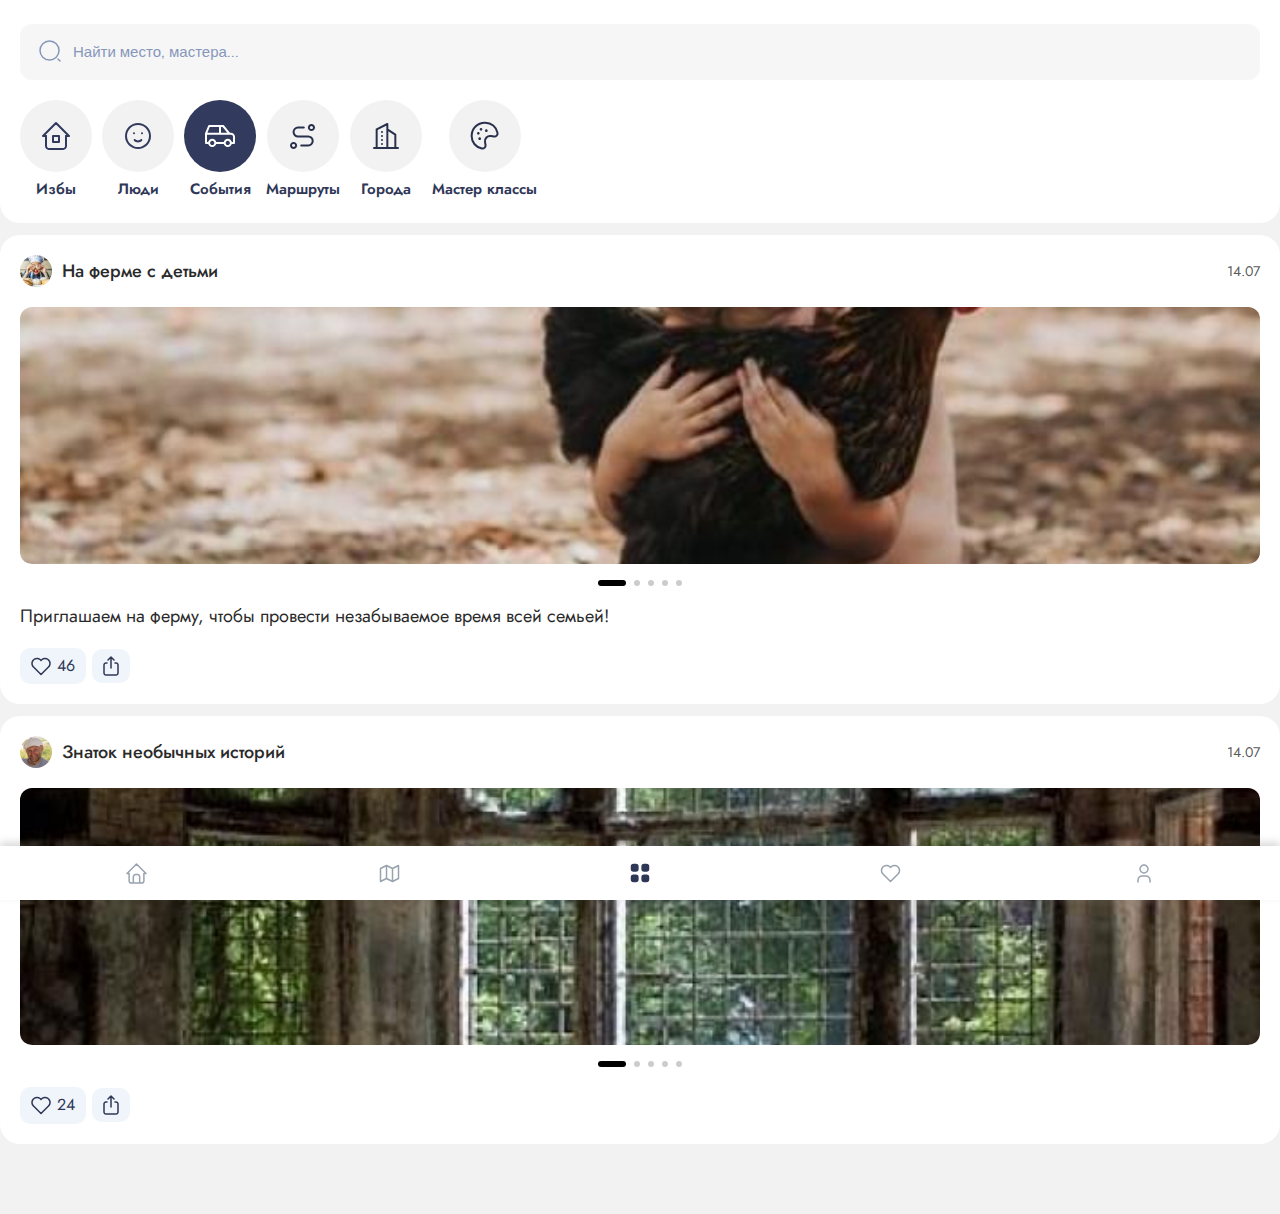
==== events.html @ 29c1c22e "some changes" ====
<!DOCTYPE html>
<html lang="en">
    <head>
    <meta charset="UTF-8">
    <meta name="viewport" content="width=device-width, initial-scale=1.0">
    <title>События</title>
    <link rel="stylesheet" href="css/libs/normalize.css">
    <link rel="stylesheet" href="css/libs/swiper-bundle.min.css">
    <link rel="stylesheet" href="css/libs/fancybox.css">
    <link rel="stylesheet" href="css/libs/vanilla-calendar.min.css">
    <link rel="stylesheet" href="css/style.min.css">
</head>
<body>
    <div class="navbar">
        <ul>
            <li>
                <a href="index.html">
                    <svg width="23" height="22" viewBox="0 0 23 22" fill="none" xmlns="http://www.w3.org/2000/svg">
                        <path d="M8.33333 21V14.6667C8.33333 14.1068 8.55575 13.5698 8.95166 13.1739C9.34757 12.778 9.88454 12.5556 10.4444 12.5556H12.5556C13.1155 12.5556 13.6524 12.778 14.0483 13.1739C14.4442 13.5698 14.6667 14.1068 14.6667 14.6667V21M4.11111 11.5H2L11.5 2L21 11.5H18.8889V18.8889C18.8889 19.4488 18.6665 19.9858 18.2706 20.3817C17.8746 20.7776 17.3377 21 16.7778 21H6.22222C5.66232 21 5.12535 20.7776 4.72944 20.3817C4.33353 19.9858 4.11111 19.4488 4.11111 18.8889V11.5Z" stroke="#99A3AE" stroke-width="1.5" stroke-linecap="round" stroke-linejoin="round" />
                    </svg>
                </a>
            </li>
            <li>
                <a href="#">
                    <svg width="21" height="19" viewBox="0 0 21 19" fill="none" xmlns="http://www.w3.org/2000/svg">
                        <path d="M7.5 1.5L1.5 4.5V17.5L7.5 14.5M7.5 1.5L13.5 4.5M7.5 1.5V14.5M13.5 4.5L19.5 1.5V14.5L13.5 17.5M13.5 4.5V17.5M13.5 17.5L7.5 14.5" stroke="#99A3AE" stroke-width="1.5" stroke-linecap="round" stroke-linejoin="round" />
                    </svg>
                </a>
            </li> 
            <li>
                <a href="main.html">
                    <svg width="20" height="20" viewBox="0 0 20 20" fill="none" xmlns="http://www.w3.org/2000/svg">
                        <path d="M12.125 3.5C12.125 2.39543 13.0204 1.5 14.125 1.5H16.5C17.6046 1.5 18.5 2.39543 18.5 3.5V5.875C18.5 6.97957 17.6046 7.875 16.5 7.875H14.125C13.0204 7.875 12.125 6.97957 12.125 5.875V3.5Z" fill="#2F3757" />
                        <path d="M1.5 14.125C1.5 13.0204 2.39543 12.125 3.5 12.125H5.875C6.97957 12.125 7.875 13.0204 7.875 14.125V16.5C7.875 17.6046 6.97957 18.5 5.875 18.5H3.5C2.39543 18.5 1.5 17.6046 1.5 16.5V14.125Z" fill="#2F3757" />
                        <path d="M12.125 14.125C12.125 13.0204 13.0204 12.125 14.125 12.125H16.5C17.6046 12.125 18.5 13.0204 18.5 14.125V16.5C18.5 17.6046 17.6046 18.5 16.5 18.5H14.125C13.0204 18.5 12.125 17.6046 12.125 16.5V14.125Z" fill="#2F3757" />
                        <path d="M1.5 3.5C1.5 2.39543 2.39543 1.5 3.5 1.5H5.875C6.97957 1.5 7.875 2.39543 7.875 3.5V5.875C7.875 6.97957 6.97957 7.875 5.875 7.875H3.5C2.39543 7.875 1.5 6.97957 1.5 5.875V3.5Z" fill="#2F3757" />
                        <path d="M12.125 3.5C12.125 2.39543 13.0204 1.5 14.125 1.5H16.5C17.6046 1.5 18.5 2.39543 18.5 3.5V5.875C18.5 6.97957 17.6046 7.875 16.5 7.875H14.125C13.0204 7.875 12.125 6.97957 12.125 5.875V3.5Z" stroke="#2F3757" stroke-width="1.5" stroke-linecap="round" stroke-linejoin="round" />
                        <path d="M1.5 14.125C1.5 13.0204 2.39543 12.125 3.5 12.125H5.875C6.97957 12.125 7.875 13.0204 7.875 14.125V16.5C7.875 17.6046 6.97957 18.5 5.875 18.5H3.5C2.39543 18.5 1.5 17.6046 1.5 16.5V14.125Z" stroke="#2F3757" stroke-width="1.5" stroke-linecap="round" stroke-linejoin="round" />
                        <path d="M12.125 14.125C12.125 13.0204 13.0204 12.125 14.125 12.125H16.5C17.6046 12.125 18.5 13.0204 18.5 14.125V16.5C18.5 17.6046 17.6046 18.5 16.5 18.5H14.125C13.0204 18.5 12.125 17.6046 12.125 16.5V14.125Z" stroke="#2F3757" stroke-width="1.5" stroke-linecap="round" stroke-linejoin="round" />
                        <path d="M1.5 3.5C1.5 2.39543 2.39543 1.5 3.5 1.5H5.875C6.97957 1.5 7.875 2.39543 7.875 3.5V5.875C7.875 6.97957 6.97957 7.875 5.875 7.875H3.5C2.39543 7.875 1.5 6.97957 1.5 5.875V3.5Z" stroke="#2F3757" stroke-width="1.5" stroke-linecap="round" stroke-linejoin="round" />
                    </svg>    
                </a>
            </li>
            <li>
                <a href="#">
                    <svg width="21" height="19" viewBox="0 0 21 19" fill="none" xmlns="http://www.w3.org/2000/svg">
                        <path d="M18.0044 10.0773L10.5083 17.5L3.01221 10.0773C2.51777 9.59625 2.12831 9.01806 1.86835 8.37914C1.60839 7.74022 1.48357 7.0544 1.50173 6.36487C1.5199 5.67535 1.68067 4.99705 1.97391 4.3727C2.26715 3.74834 2.68652 3.19146 3.2056 2.73711C3.72468 2.28275 4.33223 1.94078 4.99 1.73272C5.64776 1.52466 6.34149 1.45502 7.0275 1.52819C7.71351 1.60135 8.37693 1.81574 8.976 2.15784C9.57506 2.49995 10.0968 2.96237 10.5083 3.51597C10.9216 2.96638 11.444 2.50801 12.0426 2.16953C12.6413 1.83106 13.3034 1.61977 13.9875 1.54889C14.6715 1.47801 15.3629 1.54907 16.0182 1.75762C16.6736 1.96616 17.2788 2.3077 17.7961 2.76087C18.3134 3.21404 18.7315 3.76907 19.0243 4.39124C19.3172 5.0134 19.4784 5.6893 19.498 6.37664C19.5175 7.06397 19.395 7.74795 19.138 8.38575C18.881 9.02355 18.4951 9.60145 18.0044 10.0833" stroke="#99A3AE" stroke-width="1.5" stroke-linecap="round" stroke-linejoin="round" />
                    </svg>
                </a>
            </li>
            <li>
                <a href="auth.html">
                    <svg width="23" height="22" viewBox="0 0 23 22" fill="none" xmlns="http://www.w3.org/2000/svg">
                        <g clip-path="url(#clip0_155_7557)">
                          <path d="M8 7C8 8.06087 8.42143 9.07828 9.17157 9.82843C9.92172 10.5786 10.9391 11 12 11C13.0609 11 14.0783 10.5786 14.8284 9.82843C15.5786 9.07828 16 8.06087 16 7C16 5.93913 15.5786 4.92172 14.8284 4.17157C14.0783 3.42143 13.0609 3 12 3C10.9391 3 9.92172 3.42143 9.17157 4.17157C8.42143 4.92172 8 5.93913 8 7Z" stroke="#99A3AE" stroke-width="1.5" stroke-linecap="round" stroke-linejoin="round" />
                          <path d="M6 20V18C6 16.9391 6.42143 15.9217 7.17157 15.1716C7.92172 14.4214 8.93913 14 10 14H14C15.0609 14 16.0783 14.4214 16.8284 15.1716C17.5786 15.9217 18 16.9391 18 18V20" stroke="#99A3AE" stroke-width="1.5" stroke-linecap="round" stroke-linejoin="round" />
                        </g>
                        <defs>
                          <clipPath id="clip0_155_7557">
                            <rect width="22" height="22" fill="white" transform="translate(0.5)" />
                          </clipPath>
                        </defs>
                    </svg>
                </a>
            </li>
        </ul>
    </div>
    <main class="content" id="content">
        <div class="block">
            <form class="search">
                <div class="container">
                    <label>
                        <svg width="24" height="24" viewBox="0 0 24 24" fill="none" xmlns="http://www.w3.org/2000/svg">
                            <path d="M11.5 21C16.7467 21 21 16.7467 21 11.5C21 6.25329 16.7467 2 11.5 2C6.25329 2 2 6.25329 2 11.5C2 16.7467 6.25329 21 11.5 21Z" stroke="#8696BB" stroke-width="1.5" stroke-linecap="round" stroke-linejoin="round" />
                            <path d="M22 22L20 20" stroke="#8696BB" stroke-width="1.5" stroke-linecap="round" stroke-linejoin="round" />
                        </svg>
                        <input class="form-field" type="text" placeholder="Найти место, мастера...">
                    </label>
                </div>
            </form>
            <div class="categories">
    <div class="container">
        <ul>
            <li>
                <a href="apartments.html">
                    <div class="icon">
                        <svg width="32" height="32" viewBox="0 0 32 32" fill="none" xmlns="http://www.w3.org/2000/svg">
                            <g clip-path="url(#clip0_2002_111)">
                              <path d="M5.88889 16H3L16 3L29 16H26.1111" stroke="#323A5D" stroke-width="2" stroke-linecap="round" stroke-linejoin="round" />
                              <path d="M6 16V26.1111C6 26.8773 6.30102 27.6121 6.83684 28.1539C7.37266 28.6956 8.09938 29 8.85714 29H23.1429C23.9006 29 24.6273 28.6956 25.1632 28.1539C25.699 27.6121 26 26.8773 26 26.1111V16" stroke="#323A5D" stroke-width="2" stroke-linecap="round" stroke-linejoin="round" />
                              <path d="M13 16H19V22H13V16Z" stroke="#323A5D" stroke-width="2" stroke-linecap="round" stroke-linejoin="round" />
                            </g>
                            <defs>
                              <clipPath id="clip0_2002_111">
                                <rect width="32" height="32" fill="white" />
                              </clipPath>
                            </defs>
                        </svg>
                    </div>
                    <div class="title">
                        Избы
                    </div>
                </a>
            </li>
            <li>
                <a href="people.html">
                    <div class="icon">
                        <svg width="30" height="30" viewBox="0 0 30 30" fill="none" xmlns="http://www.w3.org/2000/svg">
                            <path d="M11 12.3333H11.0133M19 12.3333H19.0133M11.6667 19C12.1012 19.4435 12.6198 19.7958 13.1922 20.0363C13.7645 20.2768 14.3791 20.4007 15 20.4007C15.6209 20.4007 16.2355 20.2768 16.8078 20.0363C17.3802 19.7958 17.8988 19.4435 18.3333 19M3 15C3 16.5759 3.31039 18.1363 3.91345 19.5922C4.5165 21.0481 5.40042 22.371 6.51472 23.4853C7.62902 24.5996 8.95189 25.4835 10.4078 26.0866C11.8637 26.6896 13.4241 27 15 27C16.5759 27 18.1363 26.6896 19.5922 26.0866C21.0481 25.4835 22.371 24.5996 23.4853 23.4853C24.5996 22.371 25.4835 21.0481 26.0866 19.5922C26.6896 18.1363 27 16.5759 27 15C27 13.4241 26.6896 11.8637 26.0866 10.4078C25.4835 8.95189 24.5996 7.62902 23.4853 6.51472C22.371 5.40042 21.0481 4.5165 19.5922 3.91345C18.1363 3.31039 16.5759 3 15 3C13.4241 3 11.8637 3.31039 10.4078 3.91345C8.95189 4.5165 7.62902 5.40042 6.51472 6.51472C5.40042 7.62902 4.5165 8.95189 3.91345 10.4078C3.31039 11.8637 3 13.4241 3 15Z" stroke="#323A5D" stroke-width="2" stroke-linecap="round" stroke-linejoin="round" />
                        </svg>
                    </div>
                    <div class="title">
                        Люди
                    </div>
                </a>
            </li>
            <li>
                <a href="events.html">
                    <div class="icon">
                        <svg width="38" height="38" viewBox="0 0 38 38" fill="none" xmlns="http://www.w3.org/2000/svg">
                            <path d="M8.11111 25.9231C8.11111 26.7391 8.43889 27.5218 9.02233 28.0988C9.60578 28.6758 10.3971 29 11.2222 29C12.0473 29 12.8387 28.6758 13.4221 28.0988C14.0056 27.5218 14.3333 26.7391 14.3333 25.9231M8.11111 25.9231C8.11111 25.107 8.43889 24.3244 9.02233 23.7474C9.60578 23.1703 10.3971 22.8462 11.2222 22.8462C12.0473 22.8462 12.8387 23.1703 13.4221 23.7474C14.0056 24.3244 14.3333 25.107 14.3333 25.9231M8.11111 25.9231H5V16.6923M14.3333 25.9231H23.6667M23.6667 25.9231C23.6667 26.7391 23.9944 27.5218 24.5779 28.0988C25.1613 28.6758 25.9527 29 26.7778 29C27.6029 29 28.3942 28.6758 28.9777 28.0988C29.5611 27.5218 29.8889 26.7391 29.8889 25.9231M23.6667 25.9231C23.6667 25.107 23.9944 24.3244 24.5779 23.7474C25.1613 23.1703 25.9527 22.8462 26.7778 22.8462C27.6029 22.8462 28.3942 23.1703 28.9777 23.7474C29.5611 24.3244 29.8889 25.107 29.8889 25.9231M29.8889 25.9231H33V19.7692C33 18.9532 32.6722 18.1706 32.0888 17.5935C31.5053 17.0165 30.714 16.6923 29.8889 16.6923H28.3333M5 16.6923L8.11111 9H22.1111L28.3333 16.6923M5 16.6923H28.3333M19 16.6923V9" stroke="#323A5D" stroke-width="2" stroke-linecap="round" stroke-linejoin="round" />
                        </svg>
                    </div>
                    <div class="title">
                        События
                    </div>
                </a>
            </li>
            <li>
                <a href="routes.html">
                    <div class="icon">
                        <svg width="28" height="28" viewBox="0 0 28 28" fill="none" xmlns="http://www.w3.org/2000/svg">
                            <path d="M12.2222 23.4444H19.25C20.4361 23.4444 21.5736 22.9733 22.4123 22.1346C23.251 21.2959 23.7222 20.1583 23.7222 18.9722C23.7222 17.7861 23.251 16.6486 22.4123 15.8099C21.5736 14.9712 20.4361 14.5 19.25 14.5H9.02778C7.84167 14.5 6.70414 14.0288 5.86544 13.1901C5.02674 12.3514 4.55556 11.2139 4.55556 10.0278C4.55556 8.84167 5.02674 7.70414 5.86544 6.86544C6.70414 6.02674 7.84167 5.55556 9.02778 5.55556H14.7778M2 23.4444C2 24.1222 2.26925 24.7722 2.7485 25.2515C3.22776 25.7308 3.87778 26 4.55556 26C5.23333 26 5.88335 25.7308 6.36261 25.2515C6.84187 24.7722 7.11111 24.1222 7.11111 23.4444C7.11111 22.7667 6.84187 22.1167 6.36261 21.6374C5.88335 21.1581 5.23333 20.8889 4.55556 20.8889C3.87778 20.8889 3.22776 21.1581 2.7485 21.6374C2.26925 22.1167 2 22.7667 2 23.4444ZM22.4444 8.11111C23.1222 8.11111 23.7722 7.84187 24.2515 7.36261C24.7308 6.88335 25 6.23333 25 5.55556C25 4.87778 24.7308 4.22776 24.2515 3.7485C23.7722 3.26925 23.1222 3 22.4444 3C21.7667 3 21.1167 3.26925 20.6374 3.7485C20.1581 4.22776 19.8889 4.87778 19.8889 5.55556C19.8889 6.23333 20.1581 6.88335 20.6374 7.36261C21.1167 7.84187 21.7667 8.11111 22.4444 8.11111Z" stroke="#2A314C" stroke-width="2" stroke-linecap="round" stroke-linejoin="round" />
                        </svg>
                    </div>
                    <div class="title">
                        Маршруты
                    </div>
                </a>
            </li>
            <li>
                <a href="cities.html">
                    <div class="icon">
                        <svg width="26" height="26" viewBox="0 0 26 26" fill="none" xmlns="http://www.w3.org/2000/svg">
                            <path d="M1 25H25M3.66667 25V6.33333L14.3333 1V25M22.3333 25V11.6667L14.3333 6.33333M9 9V9.01333M9 13V13.0133M9 17V17.0133M9 21V21.0133" stroke="#2A314C" stroke-width="2" stroke-linecap="round" stroke-linejoin="round" />
                        </svg>
                    </div>
                    <div class="title">
                        Города
                    </div>
                </a>
            </li>
            <li>
                <a href="masterclass.html">
                    <div class="icon">
                        <svg width="32" height="32" viewBox="0 0 32 32" fill="none" xmlns="http://www.w3.org/2000/svg">
                            <path d="M16.2616 2.66663H15.7487C8.52365 2.66663 2.66663 8.52365 2.66663 15.7487V16.2616C2.66663 22.2869 6.97566 27.4501 12.9038 28.5279C15.0461 28.9174 16.9174 27.0461 16.5279 24.9038L16 22C15.3551 18.4532 18.4532 15.3551 22 16L24.9038 16.5279C27.0461 16.9174 28.9174 15.0461 28.5279 12.9038C27.4501 6.97566 22.287 2.66663 16.2616 2.66663Z" stroke="#2A314C" stroke-width="2" />
                            <path d="M18.6667 10.6667C18.6667 11.403 18.0697 12 17.3333 12C16.597 12 16 11.403 16 10.6667C16 9.93029 16.597 9.33333 17.3333 9.33333C18.0697 9.33333 18.6667 9.93029 18.6667 10.6667Z" fill="#2A314C" />
                            <path d="M13.3333 9.33333C13.3333 10.0697 12.7364 10.6667 12 10.6667C11.2636 10.6667 10.6667 10.0697 10.6667 9.33333C10.6667 8.59695 11.2636 8 12 8C12.7364 8 13.3333 8.59695 13.3333 9.33333Z" fill="#2A314C" />
                            <path d="M10.6667 13.3333C10.6667 14.0697 10.0697 14.6667 9.33333 14.6667C8.59695 14.6667 8 14.0697 8 13.3333C8 12.597 8.59695 12 9.33333 12C10.0697 12 10.6667 12.597 10.6667 13.3333Z" fill="#2A314C" />
                            <path d="M12 18.6667C12 19.403 11.403 20 10.6667 20C9.93029 20 9.33333 19.403 9.33333 18.6667C9.33333 17.9303 9.93029 17.3333 10.6667 17.3333C11.403 17.3333 12 17.9303 12 18.6667Z" fill="#2A314C" />
                        </svg>
                    </div>
                    <div class="title">
                        Мастер классы
                    </div>
                </a>
            </li>
        </ul>
    </div>
</div>
        </div>
        <div class="apartments">
            <div class="container">
                <div class="inner grid">
                    <div class="card apartment">
                        <div class="top">
                            <div class="icon" style="background-image: url(img/apartment-1-thumb.jpg);">
                            </div>
                            <div class="name">
                                На ферме с детьми
                            </div>
                            <time class="date">14.07</time>
                        </div>
                        <div class="thumb">
                            <div class="swiper card-slider">
                                <div class="swiper-wrapper">
                                    <div class="swiper-slide">
                                        <img src="img/apartment-1.jpg" alt="">
                                    </div>
                                    <div class="swiper-slide">
                                        <img src="img/apartment-1.jpg" alt="">
                                    </div>
                                    <div class="swiper-slide">
                                        <img src="img/apartment-1.jpg" alt="">
                                    </div>
                                    <div class="swiper-slide">
                                        <img src="img/apartment-1.jpg" alt="">
                                    </div>
                                    <div class="swiper-slide">
                                        <img src="img/apartment-1.jpg" alt="">
                                    </div>
                                </div>
                                <div class="card-slider-pagination"></div>
                            </div>
                        </div>
                        <div class="info">
                            <div class="description">
                                Приглашаем на ферму, чтобы провести незабываемое время всей семьей! 
                            </div>
                        </div>
                        <div class="actions">
                            <button class="btn action-button like">
                                <svg width="20" height="19" viewBox="0 0 20 19" fill="none" xmlns="http://www.w3.org/2000/svg">
                                    <path d="M17.5044 10.0773L10.0083 17.5L2.51221 10.0773C2.01777 9.59625 1.62831 9.01806 1.36835 8.37914C1.10839 7.74022 0.983567 7.0544 1.00173 6.36487C1.0199 5.67535 1.18067 4.99705 1.47391 4.3727C1.76715 3.74834 2.18652 3.19146 2.7056 2.73711C3.22468 2.28275 3.83223 1.94078 4.49 1.73272C5.14776 1.52466 5.84149 1.45502 6.5275 1.52819C7.21351 1.60135 7.87693 1.81574 8.476 2.15784C9.07506 2.49995 9.59679 2.96237 10.0083 3.51597C10.4216 2.96638 10.944 2.50801 11.5426 2.16953C12.1413 1.83106 12.8034 1.61977 13.4875 1.54889C14.1715 1.47801 14.8629 1.54907 15.5182 1.75762C16.1736 1.96616 16.7788 2.3077 17.2961 2.76087C17.8134 3.21404 18.2315 3.76907 18.5243 4.39124C18.8172 5.0134 18.9784 5.6893 18.998 6.37664C19.0175 7.06397 18.895 7.74795 18.638 8.38575C18.381 9.02355 17.9951 9.60145 17.5044 10.0833" stroke="#2F3757" stroke-width="1.5" stroke-linecap="round" stroke-linejoin="round" />
                                </svg>
                                46
                            </button>
                            <button class="btn action-button like">
                                <svg width="16" height="20" viewBox="0 0 16 20" fill="none" xmlns="http://www.w3.org/2000/svg">
                                    <path d="M4 7H3C2.46957 7 1.96086 7.21071 1.58579 7.58579C1.21071 7.96086 1 8.46957 1 9V17C1 17.5304 1.21071 18.0391 1.58579 18.4142C1.96086 18.7893 2.46957 19 3 19H13C13.5304 19 14.0391 18.7893 14.4142 18.4142C14.7893 18.0391 15 17.5304 15 17V9C15 8.46957 14.7893 7.96086 14.4142 7.58579C14.0391 7.21071 13.5304 7 13 7H12M8 12V1M8 1L5 4M8 1L11 4" stroke="#2F3757" stroke-width="1.5" stroke-linecap="round" stroke-linejoin="round" />
                                </svg>
                            </button>
                        </div>
                    </div>
                    <div class="card apartment">
                        <div class="top">
                            <div class="icon" style="background-image: url(img/apartment-2-thumb.jpg);">
                            </div>
                            <div class="name">
                                Знаток необычных историй
                            </div>
                            <time class="date">14.07</time>
                        </div>
                        <div class="thumb">
                            <div class="swiper card-slider">
                                <div class="swiper-wrapper">
                                    <div class="swiper-slide">
                                        <img src="img/apartment-2.jpg" alt="">
                                    </div>
                                    <div class="swiper-slide">
                                        <img src="img/apartment-2.jpg" alt="">
                                    </div>
                                    <div class="swiper-slide">
                                        <img src="img/apartment-2.jpg" alt="">
                                    </div>
                                    <div class="swiper-slide">
                                        <img src="img/apartment-2.jpg" alt="">
                                    </div>
                                    <div class="swiper-slide">
                                        <img src="img/apartment-2.jpg" alt="">
                                    </div>
                                </div>
                                <div class="card-slider-pagination"></div>
                            </div>
                        </div>
                        <div class="actions">
                            <button class="btn action-button like">
                                <svg width="20" height="19" viewBox="0 0 20 19" fill="none" xmlns="http://www.w3.org/2000/svg">
                                    <path d="M17.5044 10.0773L10.0083 17.5L2.51221 10.0773C2.01777 9.59625 1.62831 9.01806 1.36835 8.37914C1.10839 7.74022 0.983567 7.0544 1.00173 6.36487C1.0199 5.67535 1.18067 4.99705 1.47391 4.3727C1.76715 3.74834 2.18652 3.19146 2.7056 2.73711C3.22468 2.28275 3.83223 1.94078 4.49 1.73272C5.14776 1.52466 5.84149 1.45502 6.5275 1.52819C7.21351 1.60135 7.87693 1.81574 8.476 2.15784C9.07506 2.49995 9.59679 2.96237 10.0083 3.51597C10.4216 2.96638 10.944 2.50801 11.5426 2.16953C12.1413 1.83106 12.8034 1.61977 13.4875 1.54889C14.1715 1.47801 14.8629 1.54907 15.5182 1.75762C16.1736 1.96616 16.7788 2.3077 17.2961 2.76087C17.8134 3.21404 18.2315 3.76907 18.5243 4.39124C18.8172 5.0134 18.9784 5.6893 18.998 6.37664C19.0175 7.06397 18.895 7.74795 18.638 8.38575C18.381 9.02355 17.9951 9.60145 17.5044 10.0833" stroke="#2F3757" stroke-width="1.5" stroke-linecap="round" stroke-linejoin="round" />
                                </svg>
                                24
                            </button>
                            <button class="btn action-button like">
                                <svg width="16" height="20" viewBox="0 0 16 20" fill="none" xmlns="http://www.w3.org/2000/svg">
                                    <path d="M4 7H3C2.46957 7 1.96086 7.21071 1.58579 7.58579C1.21071 7.96086 1 8.46957 1 9V17C1 17.5304 1.21071 18.0391 1.58579 18.4142C1.96086 18.7893 2.46957 19 3 19H13C13.5304 19 14.0391 18.7893 14.4142 18.4142C14.7893 18.0391 15 17.5304 15 17V9C15 8.46957 14.7893 7.96086 14.4142 7.58579C14.0391 7.21071 13.5304 7 13 7H12M8 12V1M8 1L5 4M8 1L11 4" stroke="#2F3757" stroke-width="1.5" stroke-linecap="round" stroke-linejoin="round" />
                                </svg>
                            </button>
                        </div>
                    </div>
                </div>
            </div>
        </div>
    </main>
    
<script src="js/libs/swiper-bundle.min.js"></script>
<script src="js/libs/fancybox.umd.js"></script>
<script src="js/main.min.js"></script>
</body>
</html>
---- css/libs/vanilla-calendar.min.css ----
/*! name: vanilla-calendar-pro | url: https://github.com/uvarov-frontend/vanilla-calendar-pro */.vanilla-calendar{position:relative;box-sizing:border-box;display:flex;width:300px;min-width:272px;max-width:100%;flex-direction:column;border-radius:.75rem;padding:1rem;opacity:1;transition-property:opacity;transition-timing-function:cubic-bezier(.4,0,.2,1);transition-duration:.15s}@supports ((width:-webkit-max-content) or (width:max-content)) and ((height:-webkit-max-content) or (height:max-content)){.vanilla-calendar{height:-webkit-max-content;height:max-content;width:-webkit-max-content;width:max-content}}.vanilla-calendar_multiple{width:550px}@supports ((width:-webkit-fit-content) or (width:-moz-fit-content) or (width:fit-content)){.vanilla-calendar_multiple{width:-webkit-fit-content;width:-moz-fit-content;width:fit-content}}.vanilla-calendar button:focus-visible{border-radius:.5rem;outline-style:solid;outline-width:1px}.vanilla-calendar.vanilla-calendar_multiple .vanilla-calendar-days{flex-grow:0}.vanilla-calendar_hidden{pointer-events:none;opacity:0}.vanilla-calendar_hidden *{pointer-events:none!important}.vanilla-calendar_to-input{position:absolute}.vanilla-calendar_to-input_bottom{margin-top:.25rem}.vanilla-calendar_to-input_top{margin-top:-.25rem}.vanilla-calendar-controls{pointer-events:none;position:absolute;left:0;right:0;top:0;z-index:20;box-sizing:content-box;display:flex;align-items:center;justify-content:space-between;padding-left:1rem;padding-right:1rem;padding-top:1.25rem}.vanilla-calendar-arrow{pointer-events:auto;position:relative;display:block;height:1.5rem;width:1.5rem;cursor:pointer;border-width:0;background-color:transparent}.vanilla-calendar-arrow:before{position:absolute;left:0;top:0;height:100%;width:100%;--tw-content:"";content:var(--tw-content)}.vanilla-calendar-arrow.vanilla-calendar-arrow_prev:before{transform:rotate(90deg)}.vanilla-calendar-arrow.vanilla-calendar-arrow_next:before{transform:rotate(-90deg)}.vanilla-calendar-grid{display:flex;flex-grow:1;flex-wrap:wrap;justify-content:center;gap:1.75rem}.vanilla-calendar-grid.vanilla-calendar-grid_disabled .vanilla-calendar-column{pointer-events:none;opacity:.3}.vanilla-calendar-grid.vanilla-calendar-grid_disabled .vanilla-calendar-column.vanilla-calendar-column_month,.vanilla-calendar-grid.vanilla-calendar-grid_disabled .vanilla-calendar-column.vanilla-calendar-column_year{pointer-events:auto;opacity:1}.vanilla-calendar-column{display:flex;min-width:-webkit-min-content;min-width:min-content;flex-direction:column}.vanilla-calendar-header{position:relative;margin-bottom:.75rem;display:flex;align-items:center}.vanilla-calendar-header__content{display:grid;flex-grow:1;grid-auto-columns:-webkit-max-content;grid-auto-columns:max-content;grid-auto-flow:column;align-items:center;justify-content:center;white-space:pre-wrap;padding-left:1rem;padding-right:1rem}.vanilla-calendar-month,.vanilla-calendar-year{cursor:pointer;border-radius:.25rem;border-width:0;background-color:transparent;padding:.25rem;font-size:1rem;line-height:1.5rem;font-weight:700}.vanilla-calendar-month.vanilla-calendar-month_disabled,.vanilla-calendar-year.vanilla-calendar-year_disabled{pointer-events:none}.vanilla-calendar-months{display:grid;flex-grow:1;grid-template-columns:repeat(4,minmax(0,1fr));align-items:center;row-gap:1rem;column-gap:.5rem}.vanilla-calendar-years{display:grid;flex-grow:1;grid-template-columns:repeat(5,minmax(0,1fr));align-items:center;row-gap:1rem;column-gap:.5rem}.vanilla-calendar-months_selecting .vanilla-calendar-months__month,.vanilla-calendar-years_selecting .vanilla-calendar-years__year{cursor:pointer}.vanilla-calendar-months_selecting .vanilla-calendar-months__month .vanilla-calendar-months__month_disabled,.vanilla-calendar-years_selecting .vanilla-calendar-years__year .vanilla-calendar-years__year_disabled{cursor:default}.vanilla-calendar-months__month,.vanilla-calendar-years__year{display:flex;height:2.5rem;align-items:center;justify-content:center;word-break:break-all;border-radius:.5rem;border-width:0;padding:.25rem;text-align:center;font-size:.75rem;line-height:1rem;font-weight:600}.vanilla-calendar-months__month.vanilla-calendar-months__month_disabled,.vanilla-calendar-years__year.vanilla-calendar-years__year_disabled{pointer-events:none}.vanilla-calendar-week-numbers{display:flex;flex-direction:column}.vanilla-calendar-week-numbers__title{margin-bottom:.5rem;display:flex;align-items:center;justify-content:center;font-size:.75rem;line-height:1rem;font-weight:700}.vanilla-calendar-week-numbers__content{display:grid;grid-auto-flow:row;align-items:center;justify-items:center;row-gap:.25rem}.vanilla-calendar-week-number{margin:0;display:flex;min-height:1.875rem;width:100%;min-width:1.875rem;cursor:pointer;align-items:center;justify-content:center;border-style:none;background-color:transparent;padding:0;font-size:.75rem;line-height:1rem;font-weight:600}.vanilla-calendar-wrapper{display:flex;flex-grow:1}.vanilla-calendar-content{display:flex;flex-grow:1;flex-direction:column}.vanilla-calendar-week{margin-bottom:.5rem;display:grid;grid-template-columns:repeat(7,1fr);justify-items:center}.vanilla-calendar-week__day{display:flex;width:100%;min-width:1.875rem;align-items:center;justify-content:center;font-size:.75rem;line-height:1rem;font-weight:700}.vanilla-calendar-days{display:grid;flex-grow:1;grid-template-columns:repeat(7,1fr);align-items:center;justify-items:center;row-gap:.25rem}.vanilla-calendar-days_selecting .vanilla-calendar-day__btn{cursor:pointer;transition-property:all;transition-timing-function:cubic-bezier(.4,0,.2,1);transition-duration:75ms}.vanilla-calendar-days_selecting .vanilla-calendar-day__btn_disabled{cursor:default}.vanilla-calendar-day{position:relative;display:flex;width:100%;align-items:center;justify-content:center}.vanilla-calendar-day_hover-intermediate .vanilla-calendar-day__btn{border-radius:0}.vanilla-calendar-day_hover-first .vanilla-calendar-day__btn{border-radius:.5rem 0 0 .5rem}.vanilla-calendar-day_hover-last .vanilla-calendar-day__btn{border-radius:0 .5rem .5rem 0}.vanilla-calendar-day_hover-first.vanilla-calendar-day_hover-last .vanilla-calendar-day__btn{border-radius:.5rem}.vanilla-calendar-day:focus-visible .vanilla-calendar-day__popup,.vanilla-calendar-day:hover .vanilla-calendar-day__popup{pointer-events:auto;opacity:1}.vanilla-calendar-day_selected-first .vanilla-calendar-day__btn_selected{border-radius:.5rem 0 0 .5rem}.vanilla-calendar-day_selected-last .vanilla-calendar-day__btn_selected{border-radius:0 .5rem .5rem 0}.vanilla-calendar-day_selected-first.vanilla-calendar-day_selected-last .vanilla-calendar-day__btn_selected{border-radius:.5rem}.vanilla-calendar-day_selected-intermediate .vanilla-calendar-day__btn_selected{border-radius:0}.vanilla-calendar-day__btn{display:flex;height:100%;min-height:1.875rem;width:100%;min-width:1.875rem;cursor:default;align-items:center;justify-content:center;border-radius:.5rem;border-width:0;padding:0;font-size:.75rem;line-height:1rem;font-weight:400}.vanilla-calendar-day__btn_today{font-weight:700}.vanilla-calendar-day__btn_disabled{pointer-events:none}.vanilla-calendar-day__popup{transform:translate(-50%);pointer-events:none;position:absolute;left:50%;top:100%;z-index:20;width:8rem;padding:1rem .75rem .5rem;font-size:.75rem;line-height:1rem;font-weight:400;opacity:0}.vanilla-calendar-day__popup:after,.vanilla-calendar-day__popup:before{content:var(--tw-content);position:absolute}.vanilla-calendar-day__popup:hover{pointer-events:auto;opacity:1}.vanilla-calendar-day__popup:before{content:"";left:0;bottom:0;z-index:-10;display:block;height:calc(100% - 8px);width:100%;border-radius:.5rem}.vanilla-calendar-day__popup:after{content:"";transform:translate(-50%);left:50%;top:1px;z-index:-10;display:block;height:0;width:0;border-style:solid;border-left-color:transparent;border-right-color:transparent;border-top-color:transparent;border-width:0 8px 8px}.vanilla-calendar-time{margin-top:.75rem;display:grid;grid-template-columns:auto 1fr;gap:.75rem;border-style:solid;padding-top:.75rem;border-width:1px 0 0}.vanilla-calendar-time__content{display:grid;grid-auto-flow:column;align-items:center}.vanilla-calendar-time__hours{position:relative;margin-right:.35rem;width:1.75rem}.vanilla-calendar-time__hours:after{position:absolute;right:-5px;top:50%;margin-top:calc(-50% + 1px);display:block;--tw-content:":";content:var(--tw-content)}.vanilla-calendar-time__minutes{width:1.75rem}.vanilla-calendar-time__hours input,.vanilla-calendar-time__minutes input{position:relative;margin:0;box-sizing:border-box;display:block;width:100%;border-radius:.25rem;border-width:0;padding:.125rem;text-align:center;font-size:1.125rem;font-weight:600;line-height:1.125rem}.vanilla-calendar-time__hours input:focus-visible,.vanilla-calendar-time__minutes input:focus-visible{outline-style:solid;outline-width:1px}.vanilla-calendar-time__hours input:disabled,.vanilla-calendar-time__minutes input:disabled{cursor:default}.vanilla-calendar-time__hours input:hover:disabled,.vanilla-calendar-time__minutes input:hover:disabled{background-color:transparent}.vanilla-calendar-time__keeping{margin-left:1px;margin-top:.25rem;width:22px;cursor:pointer;border-radius:.25rem;border-width:0;background-color:transparent;padding:0;font-size:.69rem}.vanilla-calendar-time__keeping:focus-visible{outline-style:solid;outline-width:1px}.vanilla-calendar-time__keeping:disabled{cursor:default}.vanilla-calendar-time__keeping:hover:disabled{background-color:transparent}.vanilla-calendar-time__ranges{display:grid;grid-auto-flow:row}.vanilla-calendar-time__range{position:relative;z-index:10;font-size:0}.vanilla-calendar-time__range:before{content:var(--tw-content);left:0}.vanilla-calendar-time__range:after{content:var(--tw-content);right:0}.vanilla-calendar-time__range:after,.vanilla-calendar-time__range:before{content:"";transform:translateY(-50%);pointer-events:none;position:absolute;top:50%;z-index:10;height:.5rem;width:1px}.vanilla-calendar-time__range input{position:relative;margin:0;height:1.25rem;width:100%;cursor:pointer;-webkit-appearance:none;appearance:none;outline-width:0}.vanilla-calendar-time__range input::-webkit-slider-thumb{position:relative;z-index:20;margin-top:-.5rem;box-sizing:border-box;height:1rem;width:.75rem;cursor:pointer;-webkit-appearance:none;appearance:none;border-radius:.25rem;border-width:1px;border-style:solid;--tw-shadow:0 0 #0000;--tw-shadow-colored:0 0 #0000;box-shadow:var(--tw-ring-offset-shadow,0 0 #0000),var(--tw-ring-shadow,0 0 #0000),var(--tw-shadow)}.vanilla-calendar-time__range input::-moz-range-thumb{position:relative;z-index:20;box-sizing:border-box;height:1rem;width:.75rem;cursor:pointer;border-radius:.25rem;border-width:1px;border-style:solid;--tw-shadow:0 0 #0000;--tw-shadow-colored:0 0 #0000;box-shadow:var(--tw-ring-offset-shadow,0 0 #0000),var(--tw-ring-shadow,0 0 #0000),var(--tw-shadow)}.vanilla-calendar-time__range input::-webkit-slider-runnable-track{margin-top:1px;box-sizing:border-box;height:1px;width:100%;cursor:pointer;--tw-shadow:0 0 #0000;--tw-shadow-colored:0 0 #0000;box-shadow:var(--tw-ring-offset-shadow,0 0 #0000),var(--tw-ring-shadow,0 0 #0000),var(--tw-shadow)}.vanilla-calendar-time__range input::-moz-range-track{margin-top:1px;box-sizing:border-box;height:1px;width:100%;cursor:pointer;--tw-shadow:0 0 #0000;--tw-shadow-colored:0 0 #0000;box-shadow:var(--tw-ring-offset-shadow,0 0 #0000),var(--tw-ring-shadow,0 0 #0000),var(--tw-shadow)}[data-calendar-theme=light].vanilla-calendar{--tw-bg-opacity:1;background-color:rgb(255 255 255 / var(--tw-bg-opacity));color:#0f172a}[data-calendar-theme=light].vanilla-calendar_to-input{--tw-shadow:0 9px 20px rgba(0,0,0,.1);--tw-shadow-colored:0 9px 20px var(--tw-shadow-color);box-shadow:var(--tw-ring-offset-shadow,0 0 #0000),var(--tw-ring-shadow,0 0 #0000),var(--tw-shadow)}[data-calendar-theme=light].vanilla-calendar button:focus-visible{outline-color:#fdba74}[data-calendar-theme=light] .vanilla-calendar-arrow{background-color:transparent}[data-calendar-theme=light] .vanilla-calendar-arrow:before{background-image:url([data-uri])}[data-calendar-theme=light] .vanilla-calendar-arrow:hover:before{opacity:.6}[data-calendar-theme=light] .vanilla-calendar-header__content,[data-calendar-theme=light] .vanilla-calendar-month,[data-calendar-theme=light] .vanilla-calendar-year{color:#0f172a}[data-calendar-theme=light] .vanilla-calendar-month:hover,[data-calendar-theme=light] .vanilla-calendar-year:hover{color:#64748b}[data-calendar-theme=light] .vanilla-calendar-month.vanilla-calendar-month_not-active,[data-calendar-theme=light] .vanilla-calendar-year.vanilla-calendar-year_not-active{color:#94a3b8}[data-calendar-theme=light] .vanilla-calendar-month.vanilla-calendar-month_disabled,[data-calendar-theme=light] .vanilla-calendar-year.vanilla-calendar-year_disabled{color:#cbd5e1}[data-calendar-theme=light] .vanilla-calendar-months__month{--tw-bg-opacity:1;background-color:rgb(255 255 255 / var(--tw-bg-opacity));color:#64748b}[data-calendar-theme=light] .vanilla-calendar-months__month:hover{--tw-bg-opacity:1;background-color:rgb(241 245 249 / var(--tw-bg-opacity))}[data-calendar-theme=light] .vanilla-calendar-months__month.vanilla-calendar-months__month_selected,[data-calendar-theme=light] .vanilla-calendar-months__month.vanilla-calendar-months__month_selected:hover{--tw-bg-opacity:1;background-color:rgb(6 182 212 / var(--tw-bg-opacity));color:#fff}[data-calendar-theme=light] .vanilla-calendar-months__month.vanilla-calendar-months__month_disabled,[data-calendar-theme=light] .vanilla-calendar-months__month.vanilla-calendar-months__month_disabled:hover{color:#cbd5e1}[data-calendar-theme=light] .vanilla-calendar-years__year{--tw-bg-opacity:1;background-color:rgb(255 255 255 / var(--tw-bg-opacity));color:#64748b}[data-calendar-theme=light] .vanilla-calendar-years__year:hover{--tw-bg-opacity:1;background-color:rgb(241 245 249 / var(--tw-bg-opacity))}[data-calendar-theme=light] .vanilla-calendar-years__year.vanilla-calendar-years__year_selected,[data-calendar-theme=light] .vanilla-calendar-years__year.vanilla-calendar-years__year_selected:hover{--tw-bg-opacity:1;background-color:rgb(6 182 212 / var(--tw-bg-opacity));color:#fff}[data-calendar-theme=light] .vanilla-calendar-years__year.vanilla-calendar-years__year_disabled,[data-calendar-theme=light] .vanilla-calendar-years__year.vanilla-calendar-years__year_disabled:hover{color:#cbd5e1}[data-calendar-theme=light] .vanilla-calendar-week-number,[data-calendar-theme=light] .vanilla-calendar-week-numbers__title{color:#64748b}[data-calendar-theme=light] .vanilla-calendar-week-number:hover{color:#475569}[data-calendar-theme=light] .vanilla-calendar-week__day{color:#64748b}[data-calendar-theme=light] .vanilla-calendar-week__day_weekend{color:#f43f5e}[data-calendar-theme=light] .vanilla-calendar-day_selected-intermediate .vanilla-calendar-day__btn_holiday.vanilla-calendar-day__btn_selected,[data-calendar-theme=light] .vanilla-calendar-day_selected-intermediate .vanilla-calendar-day__btn_holiday.vanilla-calendar-day__btn_selected:hover,[data-calendar-theme=light] .vanilla-calendar-day_selected-intermediate .vanilla-calendar-day__btn_weekend.vanilla-calendar-day__btn_selected,[data-calendar-theme=light] .vanilla-calendar-day_selected-intermediate .vanilla-calendar-day__btn_weekend.vanilla-calendar-day__btn_selected:hover{background-color:rgb(244 63 94 / var(--tw-bg-opacity));--tw-bg-opacity:.7;color:#fff}[data-calendar-theme=light] .vanilla-calendar-day_selected-intermediate .vanilla-calendar-day__btn_holiday.vanilla-calendar-day__btn_next.vanilla-calendar-day__btn_selected,[data-calendar-theme=light] .vanilla-calendar-day_selected-intermediate .vanilla-calendar-day__btn_holiday.vanilla-calendar-day__btn_next.vanilla-calendar-day__btn_selected:hover,[data-calendar-theme=light] .vanilla-calendar-day_selected-intermediate .vanilla-calendar-day__btn_holiday.vanilla-calendar-day__btn_prev.vanilla-calendar-day__btn_selected,[data-calendar-theme=light] .vanilla-calendar-day_selected-intermediate .vanilla-calendar-day__btn_holiday.vanilla-calendar-day__btn_prev.vanilla-calendar-day__btn_selected:hover,[data-calendar-theme=light] .vanilla-calendar-day_selected-intermediate .vanilla-calendar-day__btn_weekend.vanilla-calendar-day__btn_next.vanilla-calendar-day__btn_selected,[data-calendar-theme=light] .vanilla-calendar-day_selected-intermediate .vanilla-calendar-day__btn_weekend.vanilla-calendar-day__btn_next.vanilla-calendar-day__btn_selected:hover,[data-calendar-theme=light] .vanilla-calendar-day_selected-intermediate .vanilla-calendar-day__btn_weekend.vanilla-calendar-day__btn_prev.vanilla-calendar-day__btn_selected,[data-calendar-theme=light] .vanilla-calendar-day_selected-intermediate .vanilla-calendar-day__btn_weekend.vanilla-calendar-day__btn_prev.vanilla-calendar-day__btn_selected:hover{--tw-bg-opacity:1;background-color:rgb(226 232 240 / var(--tw-bg-opacity));color:#64748b}[data-calendar-theme=light] .vanilla-calendar-day_selected-intermediate .vanilla-calendar-day__btn_selected,[data-calendar-theme=light] .vanilla-calendar-day_selected-intermediate .vanilla-calendar-day__btn_selected:hover{background-color:rgb(6 182 212 / var(--tw-bg-opacity));--tw-bg-opacity:.7;color:#fff}[data-calendar-theme=light] .vanilla-calendar-day_selected-intermediate .vanilla-calendar-day__btn_selected.vanilla-calendar-day__btn_next,[data-calendar-theme=light] .vanilla-calendar-day_selected-intermediate .vanilla-calendar-day__btn_selected.vanilla-calendar-day__btn_next:hover,[data-calendar-theme=light] .vanilla-calendar-day_selected-intermediate .vanilla-calendar-day__btn_selected.vanilla-calendar-day__btn_prev,[data-calendar-theme=light] .vanilla-calendar-day_selected-intermediate .vanilla-calendar-day__btn_selected.vanilla-calendar-day__btn_prev:hover{--tw-bg-opacity:1;background-color:rgb(226 232 240 / var(--tw-bg-opacity));color:#64748b}[data-calendar-theme=light] .vanilla-calendar-day__btn{--tw-bg-opacity:1;background-color:rgb(255 255 255 / var(--tw-bg-opacity));color:#0f172a}[data-calendar-theme=light] .vanilla-calendar-day__btn:hover{--tw-bg-opacity:1;background-color:rgb(241 245 249 / var(--tw-bg-opacity))}[data-calendar-theme=light] .vanilla-calendar-day__btn_today{--tw-bg-opacity:1;background-color:rgb(241 245 249 / var(--tw-bg-opacity));color:#06b6d4}[data-calendar-theme=light] .vanilla-calendar-day__btn_today:hover{color:#06b6d4}[data-calendar-theme=light] .vanilla-calendar-day__btn_today.vanilla-calendar-day__btn_next,[data-calendar-theme=light] .vanilla-calendar-day__btn_today.vanilla-calendar-day__btn_prev{color:#64748b}[data-calendar-theme=light] .vanilla-calendar-day__btn_next,[data-calendar-theme=light] .vanilla-calendar-day__btn_prev{color:#94a3b8}[data-calendar-theme=light] .vanilla-calendar-day__btn_disabled{color:#cbd5e1}[data-calendar-theme=light] .vanilla-calendar-day__btn_hover{--tw-bg-opacity:1;background-color:rgb(241 245 249 / var(--tw-bg-opacity))}[data-calendar-theme=light] .vanilla-calendar-day__btn_holiday,[data-calendar-theme=light] .vanilla-calendar-day__btn_weekend{color:#f43f5e}[data-calendar-theme=light] .vanilla-calendar-day__btn_holiday.vanilla-calendar-day__btn_hover,[data-calendar-theme=light] .vanilla-calendar-day__btn_holiday:hover,[data-calendar-theme=light] .vanilla-calendar-day__btn_weekend.vanilla-calendar-day__btn_hover,[data-calendar-theme=light] .vanilla-calendar-day__btn_weekend:hover{--tw-bg-opacity:1;background-color:rgb(255 241 242 / var(--tw-bg-opacity))}[data-calendar-theme=light] .vanilla-calendar-day__btn_holiday.vanilla-calendar-day__btn_disabled,[data-calendar-theme=light] .vanilla-calendar-day__btn_weekend.vanilla-calendar-day__btn_disabled{color:#cbd5e1}[data-calendar-theme=light] .vanilla-calendar-day__btn_holiday.vanilla-calendar-day__btn_today,[data-calendar-theme=light] .vanilla-calendar-day__btn_weekend.vanilla-calendar-day__btn_today{color:#f43f5e}[data-calendar-theme=light] .vanilla-calendar-day__btn_holiday.vanilla-calendar-day__btn_today.vanilla-calendar-day__btn_disabled,[data-calendar-theme=light] .vanilla-calendar-day__btn_weekend.vanilla-calendar-day__btn_today.vanilla-calendar-day__btn_disabled{color:#cbd5e1}[data-calendar-theme=light] .vanilla-calendar-day__btn_holiday.vanilla-calendar-day__btn_next,[data-calendar-theme=light] .vanilla-calendar-day__btn_holiday.vanilla-calendar-day__btn_prev,[data-calendar-theme=light] .vanilla-calendar-day__btn_weekend.vanilla-calendar-day__btn_next,[data-calendar-theme=light] .vanilla-calendar-day__btn_weekend.vanilla-calendar-day__btn_prev{--tw-bg-opacity:1;background-color:rgb(255 255 255 / var(--tw-bg-opacity));color:#94a3b8}[data-calendar-theme=light] .vanilla-calendar-day__btn_holiday.vanilla-calendar-day__btn_next.vanilla-calendar-day__btn_hover,[data-calendar-theme=light] .vanilla-calendar-day__btn_holiday.vanilla-calendar-day__btn_next:hover,[data-calendar-theme=light] .vanilla-calendar-day__btn_holiday.vanilla-calendar-day__btn_prev.vanilla-calendar-day__btn_hover,[data-calendar-theme=light] .vanilla-calendar-day__btn_holiday.vanilla-calendar-day__btn_prev:hover,[data-calendar-theme=light] .vanilla-calendar-day__btn_weekend.vanilla-calendar-day__btn_next.vanilla-calendar-day__btn_hover,[data-calendar-theme=light] .vanilla-calendar-day__btn_weekend.vanilla-calendar-day__btn_next:hover,[data-calendar-theme=light] .vanilla-calendar-day__btn_weekend.vanilla-calendar-day__btn_prev.vanilla-calendar-day__btn_hover,[data-calendar-theme=light] .vanilla-calendar-day__btn_weekend.vanilla-calendar-day__btn_prev:hover{--tw-bg-opacity:1;background-color:rgb(241 245 249 / var(--tw-bg-opacity))}[data-calendar-theme=light] .vanilla-calendar-day__btn_holiday.vanilla-calendar-day__btn_next.vanilla-calendar-day__btn_today,[data-calendar-theme=light] .vanilla-calendar-day__btn_holiday.vanilla-calendar-day__btn_prev.vanilla-calendar-day__btn_today,[data-calendar-theme=light] .vanilla-calendar-day__btn_weekend.vanilla-calendar-day__btn_next.vanilla-calendar-day__btn_today,[data-calendar-theme=light] .vanilla-calendar-day__btn_weekend.vanilla-calendar-day__btn_prev.vanilla-calendar-day__btn_today{color:#94a3b8}[data-calendar-theme=light] .vanilla-calendar-day__btn_holiday.vanilla-calendar-day__btn_next.vanilla-calendar-day__btn_disabled,[data-calendar-theme=light] .vanilla-calendar-day__btn_holiday.vanilla-calendar-day__btn_prev.vanilla-calendar-day__btn_disabled,[data-calendar-theme=light] .vanilla-calendar-day__btn_weekend.vanilla-calendar-day__btn_next.vanilla-calendar-day__btn_disabled,[data-calendar-theme=light] .vanilla-calendar-day__btn_weekend.vanilla-calendar-day__btn_prev.vanilla-calendar-day__btn_disabled{color:#cbd5e1}[data-calendar-theme=light] .vanilla-calendar-day__btn_holiday.vanilla-calendar-day__btn_selected,[data-calendar-theme=light] .vanilla-calendar-day__btn_holiday.vanilla-calendar-day__btn_selected:hover,[data-calendar-theme=light] .vanilla-calendar-day__btn_weekend.vanilla-calendar-day__btn_selected,[data-calendar-theme=light] .vanilla-calendar-day__btn_weekend.vanilla-calendar-day__btn_selected:hover{--tw-bg-opacity:1;background-color:rgb(244 63 94 / var(--tw-bg-opacity));color:#fff}[data-calendar-theme=light] .vanilla-calendar-day__btn_holiday.vanilla-calendar-day__btn_next.vanilla-calendar-day__btn_selected,[data-calendar-theme=light] .vanilla-calendar-day__btn_holiday.vanilla-calendar-day__btn_next.vanilla-calendar-day__btn_selected:hover,[data-calendar-theme=light] .vanilla-calendar-day__btn_holiday.vanilla-calendar-day__btn_prev.vanilla-calendar-day__btn_selected,[data-calendar-theme=light] .vanilla-calendar-day__btn_holiday.vanilla-calendar-day__btn_prev.vanilla-calendar-day__btn_selected:hover,[data-calendar-theme=light] .vanilla-calendar-day__btn_weekend.vanilla-calendar-day__btn_next.vanilla-calendar-day__btn_selected,[data-calendar-theme=light] .vanilla-calendar-day__btn_weekend.vanilla-calendar-day__btn_next.vanilla-calendar-day__btn_selected:hover,[data-calendar-theme=light] .vanilla-calendar-day__btn_weekend.vanilla-calendar-day__btn_prev.vanilla-calendar-day__btn_selected,[data-calendar-theme=light] .vanilla-calendar-day__btn_weekend.vanilla-calendar-day__btn_prev.vanilla-calendar-day__btn_selected:hover{--tw-bg-opacity:1;background-color:rgb(203 213 225 / var(--tw-bg-opacity));color:#64748b}[data-calendar-theme=light] .vanilla-calendar-day__btn_selected,[data-calendar-theme=light] .vanilla-calendar-day__btn_selected:hover{--tw-bg-opacity:1;background-color:rgb(6 182 212 / var(--tw-bg-opacity));color:#fff}[data-calendar-theme=light] .vanilla-calendar-day__btn_selected.vanilla-calendar-day__btn_next,[data-calendar-theme=light] .vanilla-calendar-day__btn_selected.vanilla-calendar-day__btn_next:hover,[data-calendar-theme=light] .vanilla-calendar-day__btn_selected.vanilla-calendar-day__btn_prev,[data-calendar-theme=light] .vanilla-calendar-day__btn_selected.vanilla-calendar-day__btn_prev:hover{--tw-bg-opacity:1;background-color:rgb(203 213 225 / var(--tw-bg-opacity));color:#64748b}[data-calendar-theme=light] .vanilla-calendar-day__popup{color:#0f172a}[data-calendar-theme=light] .vanilla-calendar-day__popup:before{--tw-bg-opacity:1;background-color:rgb(255 255 255 / var(--tw-bg-opacity));--tw-shadow:0 3px 15px rgba(85, 85, 85, .2);--tw-shadow-colored:0 3px 15px var(--tw-shadow-color);box-shadow:var(--tw-ring-offset-shadow,0 0 #0000),var(--tw-ring-shadow,0 0 #0000),var(--tw-shadow)}[data-calendar-theme=light] .vanilla-calendar-day__popup:after{border-bottom-color:#fff}[data-calendar-theme=light] .vanilla-calendar-time{border-color:#cbd5e1}[data-calendar-theme=light] .vanilla-calendar-time__hours:after{content:var(--tw-content);color:#0f172a}[data-calendar-theme=light] .vanilla-calendar-time__hours input,[data-calendar-theme=light] .vanilla-calendar-time__minutes input{--tw-bg-opacity:1;background-color:rgb(255 255 255 / var(--tw-bg-opacity));color:#0f172a}[data-calendar-theme=light] .vanilla-calendar-time__hours input:hover,[data-calendar-theme=light] .vanilla-calendar-time__minutes input:hover{--tw-bg-opacity:1;background-color:rgb(255 237 213 / var(--tw-bg-opacity))}[data-calendar-theme=light] .vanilla-calendar-time__hours input:focus-visible,[data-calendar-theme=light] .vanilla-calendar-time__minutes input:focus-visible{outline-color:#fdba74}[data-calendar-theme=light] .vanilla-calendar-time__hours input.vanilla-calendar-is-focus,[data-calendar-theme=light] .vanilla-calendar-time__minutes input.vanilla-calendar-is-focus{--tw-bg-opacity:1;background-color:rgb(255 237 213 / var(--tw-bg-opacity))}[data-calendar-theme=light] .vanilla-calendar-time__keeping{color:#64748b}[data-calendar-theme=light] .vanilla-calendar-time__keeping:hover{--tw-bg-opacity:1;background-color:rgb(255 237 213 / var(--tw-bg-opacity))}[data-calendar-theme=light] .vanilla-calendar-time__keeping:focus-visible{outline-color:#fdba74}[data-calendar-theme=light] .vanilla-calendar-time__range input{--tw-bg-opacity:1;background-color:rgb(255 255 255 / var(--tw-bg-opacity))}[data-calendar-theme=light] .vanilla-calendar-time__range:after,[data-calendar-theme=light] .vanilla-calendar-time__range:before{--tw-bg-opacity:1;background-color:rgb(203 213 225 / var(--tw-bg-opacity))}[data-calendar-theme=light] .vanilla-calendar-time__range:hover input::-webkit-slider-thumb{border-color:#94a3b8}[data-calendar-theme=light] .vanilla-calendar-time__range:hover input::-moz-range-thumb{border-color:#94a3b8}[data-calendar-theme=light] .vanilla-calendar-time__range input:focus-visible::-webkit-slider-thumb{border-color:#fdba74}[data-calendar-theme=light] .vanilla-calendar-time__range input:focus-visible::-moz-range-thumb{border-color:#fdba74}[data-calendar-theme=light] .vanilla-calendar-time__range input::-webkit-slider-thumb{border-color:#cbd5e1;--tw-bg-opacity:1;background-color:rgb(255 255 255 / var(--tw-bg-opacity))}[data-calendar-theme=light] .vanilla-calendar-time__range input::-moz-range-thumb{border-color:#cbd5e1;--tw-bg-opacity:1;background-color:rgb(255 255 255 / var(--tw-bg-opacity))}[data-calendar-theme=light] .vanilla-calendar-time__range input::-webkit-slider-runnable-track{--tw-bg-opacity:1;background-color:rgb(203 213 225 / var(--tw-bg-opacity))}[data-calendar-theme=light] .vanilla-calendar-time__range input::-moz-range-track{--tw-bg-opacity:1;background-color:rgb(203 213 225 / var(--tw-bg-opacity))}[data-calendar-theme=dark].vanilla-calendar{--tw-bg-opacity:1;background-color:rgb(15 23 42 / var(--tw-bg-opacity));color:#fff}[data-calendar-theme=dark].vanilla-calendar_to-input{--tw-shadow:0 9px 20px rgba(0,0,0,.1);--tw-shadow-colored:0 9px 20px var(--tw-shadow-color);box-shadow:var(--tw-ring-offset-shadow,0 0 #0000),var(--tw-ring-shadow,0 0 #0000),var(--tw-shadow)}[data-calendar-theme=dark].vanilla-calendar button:focus-visible{outline-color:#fdba74}[data-calendar-theme=dark] .vanilla-calendar-arrow{background-color:transparent}[data-calendar-theme=dark] .vanilla-calendar-arrow:before{background-image:url([data-uri])}[data-calendar-theme=dark] .vanilla-calendar-arrow:hover:before{opacity:.6}[data-calendar-theme=dark] .vanilla-calendar-header__content,[data-calendar-theme=dark] .vanilla-calendar-month,[data-calendar-theme=dark] .vanilla-calendar-year{color:#fff}[data-calendar-theme=dark] .vanilla-calendar-month.vanilla-calendar-month_not-active,[data-calendar-theme=dark] .vanilla-calendar-month:hover,[data-calendar-theme=dark] .vanilla-calendar-year.vanilla-calendar-year_not-active,[data-calendar-theme=dark] .vanilla-calendar-year:hover{color:#64748b}[data-calendar-theme=dark] .vanilla-calendar-month.vanilla-calendar-month_disabled,[data-calendar-theme=dark] .vanilla-calendar-year.vanilla-calendar-year_disabled{color:#334155;opacity:.8}[data-calendar-theme=dark] .vanilla-calendar-months__month,[data-calendar-theme=dark] .vanilla-calendar-years__year{--tw-bg-opacity:1;background-color:rgb(15 23 42 / var(--tw-bg-opacity));color:#fff}[data-calendar-theme=dark] .vanilla-calendar-months__month:hover,[data-calendar-theme=dark] .vanilla-calendar-years__year:hover{--tw-bg-opacity:1;background-color:rgb(30 41 59 / var(--tw-bg-opacity))}[data-calendar-theme=dark] .vanilla-calendar-months__month.vanilla-calendar-months__month_selected,[data-calendar-theme=dark] .vanilla-calendar-months__month.vanilla-calendar-months__month_selected:hover,[data-calendar-theme=dark] .vanilla-calendar-years__year.vanilla-calendar-years__year_selected,[data-calendar-theme=dark] .vanilla-calendar-years__year.vanilla-calendar-years__year_selected:hover{--tw-bg-opacity:1;background-color:rgb(100 116 139 / var(--tw-bg-opacity));color:#fff}[data-calendar-theme=dark] .vanilla-calendar-months__month.vanilla-calendar-months__month_disabled,[data-calendar-theme=dark] .vanilla-calendar-years__year.vanilla-calendar-years__year_disabled{color:#334155;opacity:.8}[data-calendar-theme=dark] .vanilla-calendar-months__month.vanilla-calendar-months__month_disabled:hover,[data-calendar-theme=dark] .vanilla-calendar-years__year.vanilla-calendar-years__year_disabled:hover{color:#334155}[data-calendar-theme=dark] .vanilla-calendar-week-number,[data-calendar-theme=dark] .vanilla-calendar-week-numbers__title{color:#fff}[data-calendar-theme=dark] .vanilla-calendar-week-number:hover{color:#cbd5e1}[data-calendar-theme=dark] .vanilla-calendar-week__day{color:#fff}[data-calendar-theme=dark] .vanilla-calendar-week__day_weekend{color:#f43f5e}[data-calendar-theme=dark] .vanilla-calendar-day_selected-intermediate .vanilla-calendar-day__btn_holiday.vanilla-calendar-day__btn_selected,[data-calendar-theme=dark] .vanilla-calendar-day_selected-intermediate .vanilla-calendar-day__btn_holiday.vanilla-calendar-day__btn_selected:hover,[data-calendar-theme=dark] .vanilla-calendar-day_selected-intermediate .vanilla-calendar-day__btn_weekend.vanilla-calendar-day__btn_selected,[data-calendar-theme=dark] .vanilla-calendar-day_selected-intermediate .vanilla-calendar-day__btn_weekend.vanilla-calendar-day__btn_selected:hover{background-color:rgb(244 63 94 / var(--tw-bg-opacity));--tw-bg-opacity:.8;color:#fff}[data-calendar-theme=dark] .vanilla-calendar-day_selected-intermediate .vanilla-calendar-day__btn_holiday.vanilla-calendar-day__btn_next.vanilla-calendar-day__btn_selected,[data-calendar-theme=dark] .vanilla-calendar-day_selected-intermediate .vanilla-calendar-day__btn_holiday.vanilla-calendar-day__btn_next.vanilla-calendar-day__btn_selected:hover,[data-calendar-theme=dark] .vanilla-calendar-day_selected-intermediate .vanilla-calendar-day__btn_holiday.vanilla-calendar-day__btn_prev.vanilla-calendar-day__btn_selected,[data-calendar-theme=dark] .vanilla-calendar-day_selected-intermediate .vanilla-calendar-day__btn_holiday.vanilla-calendar-day__btn_prev.vanilla-calendar-day__btn_selected:hover,[data-calendar-theme=dark] .vanilla-calendar-day_selected-intermediate .vanilla-calendar-day__btn_weekend.vanilla-calendar-day__btn_next.vanilla-calendar-day__btn_selected,[data-calendar-theme=dark] .vanilla-calendar-day_selected-intermediate .vanilla-calendar-day__btn_weekend.vanilla-calendar-day__btn_next.vanilla-calendar-day__btn_selected:hover,[data-calendar-theme=dark] .vanilla-calendar-day_selected-intermediate .vanilla-calendar-day__btn_weekend.vanilla-calendar-day__btn_prev.vanilla-calendar-day__btn_selected,[data-calendar-theme=dark] .vanilla-calendar-day_selected-intermediate .vanilla-calendar-day__btn_weekend.vanilla-calendar-day__btn_prev.vanilla-calendar-day__btn_selected:hover{--tw-bg-opacity:1;background-color:rgb(30 41 59 / var(--tw-bg-opacity));color:#cbd5e1}[data-calendar-theme=dark] .vanilla-calendar-day_selected-intermediate .vanilla-calendar-day__btn_selected,[data-calendar-theme=dark] .vanilla-calendar-day_selected-intermediate .vanilla-calendar-day__btn_selected:hover{background-color:rgb(6 182 212 / var(--tw-bg-opacity));--tw-bg-opacity:.8;color:#fff}[data-calendar-theme=dark] .vanilla-calendar-day_selected-intermediate .vanilla-calendar-day__btn_selected.vanilla-calendar-day__btn_next,[data-calendar-theme=dark] .vanilla-calendar-day_selected-intermediate .vanilla-calendar-day__btn_selected.vanilla-calendar-day__btn_next:hover,[data-calendar-theme=dark] .vanilla-calendar-day_selected-intermediate .vanilla-calendar-day__btn_selected.vanilla-calendar-day__btn_prev,[data-calendar-theme=dark] .vanilla-calendar-day_selected-intermediate .vanilla-calendar-day__btn_selected.vanilla-calendar-day__btn_prev:hover{--tw-bg-opacity:1;background-color:rgb(30 41 59 / var(--tw-bg-opacity));color:#cbd5e1}[data-calendar-theme=dark] .vanilla-calendar-day__btn{--tw-bg-opacity:1;background-color:rgb(15 23 42 / var(--tw-bg-opacity));color:#94a3b8}[data-calendar-theme=dark] .vanilla-calendar-day__btn:hover{--tw-bg-opacity:1;background-color:rgb(30 41 59 / var(--tw-bg-opacity));color:#e2e8f0}[data-calendar-theme=dark] .vanilla-calendar-day__btn_today{--tw-bg-opacity:1;background-color:rgb(30 41 59 / var(--tw-bg-opacity));color:#06b6d4}[data-calendar-theme=dark] .vanilla-calendar-day__btn_today:hover{color:#06b6d4}[data-calendar-theme=dark] .vanilla-calendar-day__btn_next,[data-calendar-theme=dark] .vanilla-calendar-day__btn_prev,[data-calendar-theme=dark] .vanilla-calendar-day__btn_today.vanilla-calendar-day__btn_next,[data-calendar-theme=dark] .vanilla-calendar-day__btn_today.vanilla-calendar-day__btn_prev{color:#475569}[data-calendar-theme=dark] .vanilla-calendar-day__btn_disabled{color:#334155;opacity:.8}[data-calendar-theme=dark] .vanilla-calendar-day__btn_hover{--tw-bg-opacity:1;background-color:rgb(30 41 59 / var(--tw-bg-opacity))}[data-calendar-theme=dark] .vanilla-calendar-day__btn_holiday,[data-calendar-theme=dark] .vanilla-calendar-day__btn_weekend{color:#f43f5e}[data-calendar-theme=dark] .vanilla-calendar-day__btn_holiday.vanilla-calendar-day__btn_hover,[data-calendar-theme=dark] .vanilla-calendar-day__btn_holiday:hover,[data-calendar-theme=dark] .vanilla-calendar-day__btn_weekend.vanilla-calendar-day__btn_hover,[data-calendar-theme=dark] .vanilla-calendar-day__btn_weekend:hover{--tw-bg-opacity:1;background-color:rgb(30 41 59 / var(--tw-bg-opacity));color:#f43f5e}[data-calendar-theme=dark] .vanilla-calendar-day__btn_holiday.vanilla-calendar-day__btn_disabled,[data-calendar-theme=dark] .vanilla-calendar-day__btn_weekend.vanilla-calendar-day__btn_disabled{color:#334155;opacity:.8}[data-calendar-theme=dark] .vanilla-calendar-day__btn_holiday.vanilla-calendar-day__btn_today,[data-calendar-theme=dark] .vanilla-calendar-day__btn_weekend.vanilla-calendar-day__btn_today{color:#f43f5e}[data-calendar-theme=dark] .vanilla-calendar-day__btn_holiday.vanilla-calendar-day__btn_today.vanilla-calendar-day__btn_disabled,[data-calendar-theme=dark] .vanilla-calendar-day__btn_weekend.vanilla-calendar-day__btn_today.vanilla-calendar-day__btn_disabled{color:#334155}[data-calendar-theme=dark] .vanilla-calendar-day__btn_holiday.vanilla-calendar-day__btn_next,[data-calendar-theme=dark] .vanilla-calendar-day__btn_holiday.vanilla-calendar-day__btn_prev,[data-calendar-theme=dark] .vanilla-calendar-day__btn_weekend.vanilla-calendar-day__btn_next,[data-calendar-theme=dark] .vanilla-calendar-day__btn_weekend.vanilla-calendar-day__btn_prev{--tw-bg-opacity:1;background-color:rgb(15 23 42 / var(--tw-bg-opacity));color:#475569}[data-calendar-theme=dark] .vanilla-calendar-day__btn_holiday.vanilla-calendar-day__btn_next:hover,[data-calendar-theme=dark] .vanilla-calendar-day__btn_holiday.vanilla-calendar-day__btn_prev:hover,[data-calendar-theme=dark] .vanilla-calendar-day__btn_weekend.vanilla-calendar-day__btn_next:hover,[data-calendar-theme=dark] .vanilla-calendar-day__btn_weekend.vanilla-calendar-day__btn_prev:hover{--tw-bg-opacity:1;background-color:rgb(30 41 59 / var(--tw-bg-opacity));color:#cbd5e1}[data-calendar-theme=dark] .vanilla-calendar-day__btn_holiday.vanilla-calendar-day__btn_next.vanilla-calendar-day__btn_hover,[data-calendar-theme=dark] .vanilla-calendar-day__btn_holiday.vanilla-calendar-day__btn_prev.vanilla-calendar-day__btn_hover,[data-calendar-theme=dark] .vanilla-calendar-day__btn_weekend.vanilla-calendar-day__btn_next.vanilla-calendar-day__btn_hover,[data-calendar-theme=dark] .vanilla-calendar-day__btn_weekend.vanilla-calendar-day__btn_prev.vanilla-calendar-day__btn_hover{--tw-bg-opacity:1;background-color:rgb(30 41 59 / var(--tw-bg-opacity))}[data-calendar-theme=dark] .vanilla-calendar-day__btn_holiday.vanilla-calendar-day__btn_next.vanilla-calendar-day__btn_today,[data-calendar-theme=dark] .vanilla-calendar-day__btn_holiday.vanilla-calendar-day__btn_prev.vanilla-calendar-day__btn_today,[data-calendar-theme=dark] .vanilla-calendar-day__btn_weekend.vanilla-calendar-day__btn_next.vanilla-calendar-day__btn_today,[data-calendar-theme=dark] .vanilla-calendar-day__btn_weekend.vanilla-calendar-day__btn_prev.vanilla-calendar-day__btn_today{color:#94a3b8}[data-calendar-theme=dark] .vanilla-calendar-day__btn_holiday.vanilla-calendar-day__btn_next.vanilla-calendar-day__btn_disabled,[data-calendar-theme=dark] .vanilla-calendar-day__btn_holiday.vanilla-calendar-day__btn_prev.vanilla-calendar-day__btn_disabled,[data-calendar-theme=dark] .vanilla-calendar-day__btn_weekend.vanilla-calendar-day__btn_next.vanilla-calendar-day__btn_disabled,[data-calendar-theme=dark] .vanilla-calendar-day__btn_weekend.vanilla-calendar-day__btn_prev.vanilla-calendar-day__btn_disabled{color:#334155;opacity:.8}[data-calendar-theme=dark] .vanilla-calendar-day__btn_holiday.vanilla-calendar-day__btn_selected,[data-calendar-theme=dark] .vanilla-calendar-day__btn_holiday.vanilla-calendar-day__btn_selected:hover,[data-calendar-theme=dark] .vanilla-calendar-day__btn_weekend.vanilla-calendar-day__btn_selected,[data-calendar-theme=dark] .vanilla-calendar-day__btn_weekend.vanilla-calendar-day__btn_selected:hover{--tw-bg-opacity:1;background-color:rgb(244 63 94 / var(--tw-bg-opacity));color:#fff}[data-calendar-theme=dark] .vanilla-calendar-day__btn_holiday.vanilla-calendar-day__btn_next.vanilla-calendar-day__btn_selected,[data-calendar-theme=dark] .vanilla-calendar-day__btn_holiday.vanilla-calendar-day__btn_next.vanilla-calendar-day__btn_selected:hover,[data-calendar-theme=dark] .vanilla-calendar-day__btn_holiday.vanilla-calendar-day__btn_prev.vanilla-calendar-day__btn_selected,[data-calendar-theme=dark] .vanilla-calendar-day__btn_holiday.vanilla-calendar-day__btn_prev.vanilla-calendar-day__btn_selected:hover,[data-calendar-theme=dark] .vanilla-calendar-day__btn_weekend.vanilla-calendar-day__btn_next.vanilla-calendar-day__btn_selected,[data-calendar-theme=dark] .vanilla-calendar-day__btn_weekend.vanilla-calendar-day__btn_next.vanilla-calendar-day__btn_selected:hover,[data-calendar-theme=dark] .vanilla-calendar-day__btn_weekend.vanilla-calendar-day__btn_prev.vanilla-calendar-day__btn_selected,[data-calendar-theme=dark] .vanilla-calendar-day__btn_weekend.vanilla-calendar-day__btn_prev.vanilla-calendar-day__btn_selected:hover{--tw-bg-opacity:1;background-color:rgb(51 65 85 / var(--tw-bg-opacity));color:#cbd5e1}[data-calendar-theme=dark] .vanilla-calendar-day__btn_selected,[data-calendar-theme=dark] .vanilla-calendar-day__btn_selected:hover{--tw-bg-opacity:1;background-color:rgb(6 182 212 / var(--tw-bg-opacity));color:#fff}[data-calendar-theme=dark] .vanilla-calendar-day__btn_selected.vanilla-calendar-day__btn_next,[data-calendar-theme=dark] .vanilla-calendar-day__btn_selected.vanilla-calendar-day__btn_next:hover,[data-calendar-theme=dark] .vanilla-calendar-day__btn_selected.vanilla-calendar-day__btn_prev,[data-calendar-theme=dark] .vanilla-calendar-day__btn_selected.vanilla-calendar-day__btn_prev:hover{--tw-bg-opacity:1;background-color:rgb(51 65 85 / var(--tw-bg-opacity));color:#cbd5e1}[data-calendar-theme=dark] .vanilla-calendar-day__popup{color:#fff}[data-calendar-theme=dark] .vanilla-calendar-day__popup:before{--tw-bg-opacity:1;background-color:rgb(15 23 42 / var(--tw-bg-opacity));--tw-shadow:inset 0 0 0 1px rgb(255 255 255 / .1);--tw-shadow-colored:inset 0 0 0 1px var(--tw-shadow-color);box-shadow:var(--tw-ring-offset-shadow,0 0 #0000),var(--tw-ring-shadow,0 0 #0000),var(--tw-shadow)}[data-calendar-theme=dark] .vanilla-calendar-day__popup:after{border-bottom-color:#334155}[data-calendar-theme=dark] .vanilla-calendar-time{border-color:#1e293b}[data-calendar-theme=dark] .vanilla-calendar-time__hours:after{content:var(--tw-content);color:#fff}[data-calendar-theme=dark] .vanilla-calendar-time__hours input,[data-calendar-theme=dark] .vanilla-calendar-time__minutes input{--tw-bg-opacity:1;background-color:rgb(15 23 42 / var(--tw-bg-opacity));color:#fff}[data-calendar-theme=dark] .vanilla-calendar-time__hours input:hover,[data-calendar-theme=dark] .vanilla-calendar-time__minutes input:hover{--tw-bg-opacity:1;background-color:rgb(51 65 85 / var(--tw-bg-opacity))}[data-calendar-theme=dark] .vanilla-calendar-time__hours input:focus-visible,[data-calendar-theme=dark] .vanilla-calendar-time__minutes input:focus-visible{outline-color:#fdba74}[data-calendar-theme=dark] .vanilla-calendar-time__hours input.vanilla-calendar-is-focus,[data-calendar-theme=dark] .vanilla-calendar-time__minutes input.vanilla-calendar-is-focus{--tw-bg-opacity:1;background-color:rgb(51 65 85 / var(--tw-bg-opacity))}[data-calendar-theme=dark] .vanilla-calendar-time__keeping{color:#64748b}[data-calendar-theme=dark] .vanilla-calendar-time__keeping:hover{--tw-bg-opacity:1;background-color:rgb(51 65 85 / var(--tw-bg-opacity));color:#94a3b8}[data-calendar-theme=dark] .vanilla-calendar-time__keeping:focus-visible{outline-color:#fdba74}[data-calendar-theme=dark] .vanilla-calendar-time__range input{--tw-bg-opacity:1;background-color:rgb(15 23 42 / var(--tw-bg-opacity))}[data-calendar-theme=dark] .vanilla-calendar-time__range:after,[data-calendar-theme=dark] .vanilla-calendar-time__range:before{--tw-bg-opacity:1;background-color:rgb(71 85 105 / var(--tw-bg-opacity))}[data-calendar-theme=dark] .vanilla-calendar-time__range:hover input::-webkit-slider-thumb{border-color:#94a3b8}[data-calendar-theme=dark] .vanilla-calendar-time__range:hover input::-moz-range-thumb{border-color:#94a3b8}[data-calendar-theme=dark] .vanilla-calendar-time__range input:focus-visible::-webkit-slider-thumb{border-color:#fdba74}[data-calendar-theme=dark] .vanilla-calendar-time__range input:focus-visible::-moz-range-thumb{border-color:#fdba74}[data-calendar-theme=dark] .vanilla-calendar-time__range input::-webkit-slider-thumb{border-color:#475569;--tw-bg-opacity:1;background-color:rgb(30 41 59 / var(--tw-bg-opacity))}[data-calendar-theme=dark] .vanilla-calendar-time__range input::-moz-range-thumb{border-color:#475569;--tw-bg-opacity:1;background-color:rgb(30 41 59 / var(--tw-bg-opacity))}[data-calendar-theme=dark] .vanilla-calendar-time__range input::-webkit-slider-runnable-track{--tw-bg-opacity:1;background-color:rgb(71 85 105 / var(--tw-bg-opacity))}[data-calendar-theme=dark] .vanilla-calendar-time__range input::-moz-range-track{--tw-bg-opacity:1;background-color:rgb(71 85 105 / var(--tw-bg-opacity))}
---- css/style.min.css ----
@font-face{font-family:Mont;font-weight:400;font-style:normal;src:url(../fonts/Mont-Regular.woff);font-display:swap}@font-face{font-family:Mont;font-weight:600;font-style:normal;src:url(../fonts/Mont-SemiBold.woff);font-display:swap}@font-face{font-family:Jost;font-weight:400;font-style:normal;src:url(../fonts/Jost-Regular.woff);font-display:swap}@font-face{font-family:Jost;font-weight:500;font-style:normal;src:url(../fonts/Jost-Medium.woff);font-display:swap}@font-face{font-family:Jost;font-weight:600;font-style:normal;src:url(../fonts/Jost-SemiBold.woff);font-display:swap}@font-face{font-family:DrukCyr;font-weight:500;font-style:normal;src:url(../fonts/DrukCyr-Medium.woff);font-display:swap}:root{--white:#fff;--black:#000;--text-color:#2A2A2A;--blue:#2A314C}*,::after,::before{box-sizing:border-box}html{height:100%;scroll-behavior:smooth}body{margin:0;padding:0;font-size:16px;line-height:120%;font-weight:400;font-family:Jost,Arial,sans-serif;color:var(--text-color);background-color:#f2f2f2;display:flex;flex-direction:column;position:relative}body.overflow-hidden{overflow:hidden}body.white{background-color:var(--white)}h1,h2,h3,h4,h5,h6{line-height:120%}a{text-decoration:none;color:#2f3757;transition:.5s}a:hover{color:var(--blue);text-decoration:underline}img{max-width:100%;height:auto}.btn{background:0 0;border:none;cursor:pointer;font-family:inherit;padding:0;color:inherit;transition:.3s}.izba-button{padding:14px;font-size:14px;line-height:100%;font-family:Mont,Arial,Helvetica,sans-serif;font-weight:600;border-radius:8px;width:-moz-fit-content;width:fit-content;display:flex;align-items:center;justify-content:center}.izba-button.blue{background-color:var(--blue);color:var(--white)}.izba-button.blue:hover{background-color:#3e476b}.izba-button.white{background-color:var(--white);color:var(--text-color)}.izba-button.white:hover{background-color:var(--blue);color:var(--white)}.izba-button.gray{background:rgba(47,55,87,.14)}.izba-button.gray:hover{background-color:var(--blue);color:var(--white)}.izba-button.small{padding-top:0;padding-bottom:0;height:36px}.izba-button:hover{text-decoration:none}.container{width:100%;max-width:1480px;padding:0 20px;margin:0 auto}#footer,#header{flex:0 0 auto}#content{flex:1 0 auto}.form-field{height:56px;background-color:#f6f6f6;width:100%;border-radius:12px;line-height:140%;outline:0;border:1px solid transparent;font-size:15px;font-family:Mont,Arial,Helvetica,sans-serif;font-weight:400;padding:0 16px}.form-field:focus{border-color:#2a314c}.form-field::-moz-placeholder{color:#8696bb}.form-field::placeholder{color:#8696bb}.checkbox input{display:none}.checkbox input:checked~span{background-color:var(--blue);color:var(--white)}.select{position:relative}.select select,.select-list{display:none}.select-current{border-radius:10px;padding:6px 10px 8px;background-color:#eee;max-width:-moz-fit-content;max-width:fit-content;display:flex;align-items:center;-moz-column-gap:7px;column-gap:7px;white-space:nowrap}.select-current::after{content:"";background-image:url([data-uri]);background-repeat:no-repeat;background-position:center;background-size:contain;width:11px;height:7px;position:relative;top:1px;transition:.3s}.select-list{margin:5px 0 0;padding:10px 0;list-style:none;display:flex;flex-direction:column;position:absolute;z-index:3;background:#eee;height:-moz-fit-content;height:fit-content;border-radius:10px;opacity:0;visibility:hidden;transition:.3s;left:0}.select-item{padding:10px 15px}.select-item.current,.select-item:hover{background-color:#dadada}.select.active .select-list{opacity:1;visibility:visible}.select.active .select-current::after{transform:rotate(180deg)}.filter .container{padding:0}.filter .params{display:flex;align-items:center;-moz-column-gap:10px;column-gap:10px;overflow-x:auto;overflow-y:auto}.filter .params::-webkit-scrollbar{display:none}.filter .param{background:rgba(44,44,44,.08);display:flex;align-items:center;justify-content:center;border-radius:10px;padding:6px 10px;white-space:nowrap}.filter-content{position:fixed;top:0;bottom:0;left:0;right:0;opacity:0;visibility:hidden;z-index:99999;background-color:rgba(0,0,0,.4);transition:.3s}.filter-content-inner{position:fixed;bottom:0;left:0;right:0;padding:18px 12px;background-color:var(--white);max-height:500px;overflow-y:auto;border-radius:12px 12px 0 0;transform:translateY(100%);transition:.4s}.filter-header{padding-bottom:15px;display:flex;align-items:center;justify-content:space-between;-moz-column-gap:10px;column-gap:10px}.filter-header .title{font-weight:500;font-size:18px}.filter-close{width:24px;height:24px;border-radius:50%;background:rgba(44,44,44,.32);line-height:0}.filter-items{display:flex;flex-direction:column;row-gap:28px}.filter-item{display:flex;flex-direction:column;row-gap:14px}.filter-item .title{font-size:15px;font-weight:500}.filter-options{display:flex;flex-wrap:wrap;gap:10px}.filter-actions{display:flex;align-items:center;-moz-column-gap:10px;column-gap:10px}.filter-actions button{height:56px;font-weight:400;flex-grow:1}.filter.active .filter-content{opacity:1;visibility:visible}.filter.active .filter-content-inner{transform:translateY(0)}.tab-content:not(.active){display:none}.block{background-color:var(--white);padding:24px 0;display:flex;flex-direction:column;row-gap:20px;border-radius:0 0 20px 20px;margin-bottom:12px}.block.v2{margin-bottom:40px}.promo .inner{position:relative;background-color:#2f3757;border-radius:24px;color:var(--white);padding:26px 24px;display:flex;flex-direction:column;row-gap:12px;overflow:hidden;background-image:url(../img/promo-bg.png);background-repeat:no-repeat;background-position:center;background-size:cover}.promo .title{font-weight:500;font-size:24px;line-height:110%}.promo .description{font-family:Mont,Arial,Helvetica,sans-serif;font-size:15px;max-width:230px}.promo .img{position:absolute;right:0;bottom:0}.promo.v2 .title{font-weight:500;font-size:36px;line-height:110%;font-family:DrukCyr,Arial,Helvetica,sans-serif;text-transform:uppercase}.search label{background-color:#f6f6f6;width:100%;position:relative}.search input{padding-left:52px;font-weight:400}.search svg{top:50%;transform:translate(-50%,-50%);left:30px;position:absolute}.search-clear{border-radius:50%;width:24px;height:24px;background:rgba(44,44,44,.32);position:absolute;right:0;top:50%;transform:translate(-50%,-50%);line-height:0;font-size:0;display:flex;align-items:center;justify-content:center;opacity:0;visibility:hidden;z-index:2;transition:.3s}.search-clear::after,.search-clear::before{content:"";position:absolute;display:inline-block;background-color:var(--white);height:2px;width:50%;transform:rotate(45deg);border-radius:15px}.search-clear::after{transform:rotate(-45deg)}.search-clear.show{opacity:1;visibility:visible}.categories .container{padding:0}.categories ul{margin:0;padding:0 20px;list-style:none;display:flex;-moz-column-gap:10px;column-gap:10px;overflow-y:hidden;overflow-x:auto}.categories ul::-webkit-scrollbar{display:none}.categories a{display:flex;flex-direction:column;align-items:center;text-align:center;row-gap:8px}.categories a.active{pointer-events:none}.categories a.active .icon{background-color:#323a5d}.categories a.active .icon svg{filter:brightness(0) invert(1)}.categories .icon{width:72px;height:72px;border-radius:50%;display:flex;align-items:center;justify-content:center;background-color:#f2f2f2}.categories .title{font-size:15px;font-weight:600}.master-class .inner{background:#f2f2f2;border-radius:24px;padding:26px 24px;display:flex;flex-direction:column;row-gap:20px;position:relative}.master-class .inner::before{content:"";position:absolute;width:170px;height:220px;background-image:url(../img/masterclass.png);background-repeat:no-repeat;background-size:contain;bottom:-48px;right:0}.master-class .title{font-size:36px;line-height:110%;text-transform:uppercase;color:#2a2a2a;font-family:DrukCyr,Arial,Helvetica,sans-serif;font-weight:500}.navbar{position:fixed;bottom:0;left:0;right:0;box-shadow:0 -4px 8px 0 rgba(0,0,0,.15);background:var(--white);padding:8px 10px;z-index:999}.navbar ul{padding:0;margin:0;list-style:none;display:flex;align-items:center}.navbar li{flex-grow:1;display:flex;justify-content:center}.navbar a{flex-grow:1;display:flex;justify-content:center;padding:8px 0}.grid{display:flex;flex-direction:column;row-gap:12px}.card-slider img{width:100%;height:100%;border-radius:12px;-o-object-fit:cover;object-fit:cover}.card-slider .swiper-slide{height:257px}.card-slider-pagination{display:flex;justify-content:center;margin-top:16px}.card-slider-pagination .swiper-pagination-bullet{opacity:1;width:6px;height:6px;opacity:.2;transition:.3s}.card-slider-pagination .swiper-pagination-bullet.swiper-pagination-bullet-active{width:28px;border-radius:12px;background-color:var(--black);opacity:1}.card{background-color:var(--white);padding:20px;border-radius:20px;display:flex;flex-direction:column;row-gap:20px}.card .title{font-weight:500;font-size:28px}.card .info{display:flex;flex-direction:column;row-gap:20px}.card .meta{display:flex;align-items:center;-moz-column-gap:12px;column-gap:12px;font-size:18px;line-height:120%;color:rgba(44,44,44,.6)}.card .meta-item{display:flex;align-items:center;-moz-column-gap:6px;column-gap:6px}.card .rating{display:flex;align-items:center;-moz-column-gap:10px;column-gap:10px;color:#2a314c;line-height:0;font-family:Mont,Arial,Helvetica,sans-serif}.card .description{font-size:18px;line-height:120%}.card .actions{display:flex;align-items:center;-moz-column-gap:6px;column-gap:6px}.card .action-button:not(.izba-button){display:flex;align-items:center;justify-content:center;-moz-column-gap:6px;column-gap:6px;padding:7px 11px;background:rgba(62,123,204,.08);border-radius:10px;font-size:16px;line-height:140%;color:#2f3757}.apartment .top{display:flex;align-items:center;-moz-column-gap:10px;column-gap:10px}.apartment .top .icon{width:32px;height:32px;border-radius:50%;background-color:#73c48a;color:var(--white);display:flex;align-items:center;justify-content:center;font-size:12px;font-family:Mont,Arial,Helvetica,sans-serif;line-height:0;flex-shrink:0;background-repeat:no-repeat;background-position:center;background-size:cover}.apartment .top .name{font-size:18px;font-weight:500}.apartment .top .date{margin-left:auto;font-size:14px;line-height:120%;color:rgba(44,44,44,.8)}.apartment .info{display:flex;flex-direction:column;row-gap:14px}.apartment .info .title{font-weight:600;font-size:18px;line-height:120%}.apartments{padding-bottom:70px}.apartments .container{padding:0}.auth{background-color:var(--white);height:100vh;min-height:528px;display:flex;align-items:center;justify-content:center}.auth .inner{display:flex;flex-direction:column;align-items:center}.auth .logo{margin-bottom:40px}.auth .logo img{max-width:191px}.auth-buttons{background:#f6f6f6;border-radius:12px;padding:6px 8px;width:100%;display:flex;align-items:center;-moz-column-gap:10px;column-gap:10px;margin-bottom:10px}.auth-buttons button{height:44px;flex-grow:1}.auth-buttons button.active{background-color:var(--white);color:var(--text-color);box-shadow:0 0 8px 0 rgba(0,0,0,.08);background:var(--white);border-radius:8px}.auth form{display:flex;flex-direction:column;row-gap:10px;width:100%}.auth form button{margin-top:10px;width:100%;height:56px;font-weight:400;font-size:16px}.auth .notice{margin-top:20px;font-family:Mont,Arial,Helvetica,sans-serif;font-weight:300;font-size:13px}.auth .notice a{text-decoration:underline;color:#2f3757;text-underline-offset:3px}.auth .notice a:hover{text-decoration:none}.auth .tab-content{width:100%}.filter{padding:0 20px}.routes{padding-bottom:70px;padding-left:0;padding-right:0}.block-title{font-weight:500;font-size:22px;margin-bottom:10px}.event{padding-bottom:70px}.event-header{display:flex;align-items:center;justify-content:space-between;padding-top:17px;padding-bottom:17px}.event-header .links{display:flex;align-items:center;-moz-column-gap:16px;column-gap:16px}.event-card .actions .checkbox{width:50%;flex-grow:1}.event-card .actions .checkbox input:checked~span{background-color:var(--blue);color:var(--white)}.event-card .actions .param{width:100%;border-radius:20px;height:111px;display:flex;align-items:center;justify-content:center;flex-direction:column;font-size:14px;color:#2a314c;background-color:#eee;row-gap:5px}.event-card .actions .param span:first-child{font-weight:500;font-size:20px}.event-card .buttons{display:flex;flex-direction:column;row-gap:10px}.event-card .buttons button{-moz-column-gap:12px;column-gap:12px;width:100%}.event-card .buttons button .status{display:flex;align-items:center;-moz-column-gap:12px;column-gap:12px}.event-card .buttons button.save .clicked{display:none}.event-card .buttons button.save.active{background-color:#5ec07a}.event-card .buttons button.save.active .status{display:none}.event-card .buttons button.save.active .status.clicked{display:flex}.event-card .buttons button.touch:hover svg{fill:var(--white)}.event-card .gallery{display:flex;overflow-x:auto;overflow-y:hidden;gap:8px}.event-card .gallery::-webkit-scrollbar{display:none}.event-card .gallery-item{flex-shrink:0;max-width:103px}.event-card .gallery-item img{width:103px;height:85px;border-radius:12px;-o-object-fit:cover;object-fit:cover}.event-card .gallery-item-title{font-size:14px;line-height:120%;color:#2a314c}.review-header{display:flex;align-items:center;justify-content:space-between}.review-header-info{display:flex;flex-direction:column;row-gap:12px}.review .name{font-weight:500;font-size:22px}.review .thumb{border-radius:15px;width:72px;height:72px;background:#73c48a;display:flex;align-items:center;justify-content:center;font-weight:600;font-size:28px;line-height:140%;color:var(--white)}.review-content{display:flex;flex-direction:column;row-gap:12px;font-size:18px}.review .online{font-size:18px;line-height:120%;color:#59be75}.review button{padding:6px 10px;font-weight:400;font-size:16px}.development{background-color:var(--white);border-radius:20px;padding:20px 0 26px}.development .inner{display:flex;flex-direction:column;align-items:center;row-gap:20px}.development img{max-width:73px}.development span{font-weight:500;font-size:18px;line-height:120%;text-align:center;color:rgba(42,42,42,.9);max-width:205px;display:block}
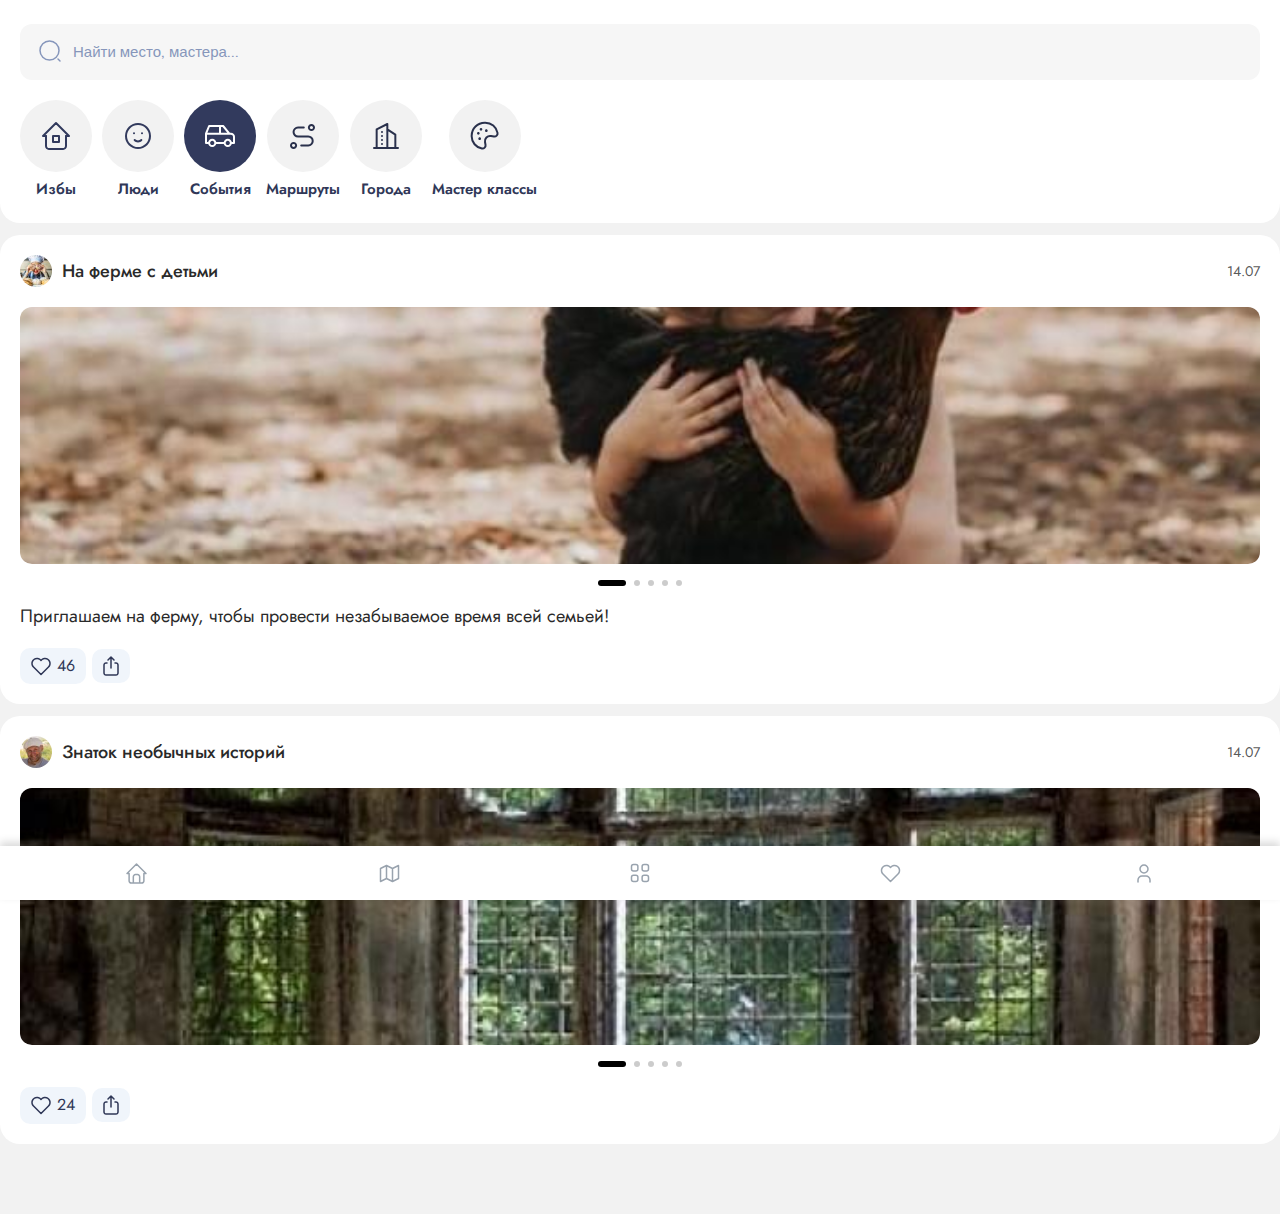
==== commit 4e73c327: "made some changes" ====
--- a/events.html
+++ b/events.html
@@ -30,15 +30,11 @@
             <li>
                 <a href="main.html">
                     <svg width="20" height="20" viewBox="0 0 20 20" fill="none" xmlns="http://www.w3.org/2000/svg">
-                        <path d="M12.125 3.5C12.125 2.39543 13.0204 1.5 14.125 1.5H16.5C17.6046 1.5 18.5 2.39543 18.5 3.5V5.875C18.5 6.97957 17.6046 7.875 16.5 7.875H14.125C13.0204 7.875 12.125 6.97957 12.125 5.875V3.5Z" fill="#2F3757" />
-                        <path d="M1.5 14.125C1.5 13.0204 2.39543 12.125 3.5 12.125H5.875C6.97957 12.125 7.875 13.0204 7.875 14.125V16.5C7.875 17.6046 6.97957 18.5 5.875 18.5H3.5C2.39543 18.5 1.5 17.6046 1.5 16.5V14.125Z" fill="#2F3757" />
-                        <path d="M12.125 14.125C12.125 13.0204 13.0204 12.125 14.125 12.125H16.5C17.6046 12.125 18.5 13.0204 18.5 14.125V16.5C18.5 17.6046 17.6046 18.5 16.5 18.5H14.125C13.0204 18.5 12.125 17.6046 12.125 16.5V14.125Z" fill="#2F3757" />
-                        <path d="M1.5 3.5C1.5 2.39543 2.39543 1.5 3.5 1.5H5.875C6.97957 1.5 7.875 2.39543 7.875 3.5V5.875C7.875 6.97957 6.97957 7.875 5.875 7.875H3.5C2.39543 7.875 1.5 6.97957 1.5 5.875V3.5Z" fill="#2F3757" />
-                        <path d="M12.125 3.5C12.125 2.39543 13.0204 1.5 14.125 1.5H16.5C17.6046 1.5 18.5 2.39543 18.5 3.5V5.875C18.5 6.97957 17.6046 7.875 16.5 7.875H14.125C13.0204 7.875 12.125 6.97957 12.125 5.875V3.5Z" stroke="#2F3757" stroke-width="1.5" stroke-linecap="round" stroke-linejoin="round" />
-                        <path d="M1.5 14.125C1.5 13.0204 2.39543 12.125 3.5 12.125H5.875C6.97957 12.125 7.875 13.0204 7.875 14.125V16.5C7.875 17.6046 6.97957 18.5 5.875 18.5H3.5C2.39543 18.5 1.5 17.6046 1.5 16.5V14.125Z" stroke="#2F3757" stroke-width="1.5" stroke-linecap="round" stroke-linejoin="round" />
-                        <path d="M12.125 14.125C12.125 13.0204 13.0204 12.125 14.125 12.125H16.5C17.6046 12.125 18.5 13.0204 18.5 14.125V16.5C18.5 17.6046 17.6046 18.5 16.5 18.5H14.125C13.0204 18.5 12.125 17.6046 12.125 16.5V14.125Z" stroke="#2F3757" stroke-width="1.5" stroke-linecap="round" stroke-linejoin="round" />
-                        <path d="M1.5 3.5C1.5 2.39543 2.39543 1.5 3.5 1.5H5.875C6.97957 1.5 7.875 2.39543 7.875 3.5V5.875C7.875 6.97957 6.97957 7.875 5.875 7.875H3.5C2.39543 7.875 1.5 6.97957 1.5 5.875V3.5Z" stroke="#2F3757" stroke-width="1.5" stroke-linecap="round" stroke-linejoin="round" />
-                    </svg>    
+                        <path d="M12.125 3.5C12.125 2.39543 13.0204 1.5 14.125 1.5H16.5C17.6046 1.5 18.5 2.39543 18.5 3.5V5.875C18.5 6.97957 17.6046 7.875 16.5 7.875H14.125C13.0204 7.875 12.125 6.97957 12.125 5.875V3.5Z" stroke="#99A3AE" stroke-width="1.5" stroke-linecap="round" stroke-linejoin="round" />
+                        <path d="M1.5 14.125C1.5 13.0204 2.39543 12.125 3.5 12.125H5.875C6.97957 12.125 7.875 13.0204 7.875 14.125V16.5C7.875 17.6046 6.97957 18.5 5.875 18.5H3.5C2.39543 18.5 1.5 17.6046 1.5 16.5V14.125Z" stroke="#99A3AE" stroke-width="1.5" stroke-linecap="round" stroke-linejoin="round" />
+                        <path d="M12.125 14.125C12.125 13.0204 13.0204 12.125 14.125 12.125H16.5C17.6046 12.125 18.5 13.0204 18.5 14.125V16.5C18.5 17.6046 17.6046 18.5 16.5 18.5H14.125C13.0204 18.5 12.125 17.6046 12.125 16.5V14.125Z" stroke="#99A3AE" stroke-width="1.5" stroke-linecap="round" stroke-linejoin="round" />
+                        <path d="M1.5 3.5C1.5 2.39543 2.39543 1.5 3.5 1.5H5.875C6.97957 1.5 7.875 2.39543 7.875 3.5V5.875C7.875 6.97957 6.97957 7.875 5.875 7.875H3.5C2.39543 7.875 1.5 6.97957 1.5 5.875V3.5Z" stroke="#99A3AE" stroke-width="1.5" stroke-linecap="round" stroke-linejoin="round" />
+                    </svg>
                 </a>
             </li>
             <li>
--- a/css/style.min.css
+++ b/css/style.min.css
@@ -1 +1 @@
-@font-face{font-family:Mont;font-weight:400;font-style:normal;src:url(../fonts/Mont-Regular.woff);font-display:swap}@font-face{font-family:Mont;font-weight:600;font-style:normal;src:url(../fonts/Mont-SemiBold.woff);font-display:swap}@font-face{font-family:Jost;font-weight:400;font-style:normal;src:url(../fonts/Jost-Regular.woff);font-display:swap}@font-face{font-family:Jost;font-weight:500;font-style:normal;src:url(../fonts/Jost-Medium.woff);font-display:swap}@font-face{font-family:Jost;font-weight:600;font-style:normal;src:url(../fonts/Jost-SemiBold.woff);font-display:swap}@font-face{font-family:DrukCyr;font-weight:500;font-style:normal;src:url(../fonts/DrukCyr-Medium.woff);font-display:swap}:root{--white:#fff;--black:#000;--text-color:#2A2A2A;--blue:#2A314C}*,::after,::before{box-sizing:border-box}html{height:100%;scroll-behavior:smooth}body{margin:0;padding:0;font-size:16px;line-height:120%;font-weight:400;font-family:Jost,Arial,sans-serif;color:var(--text-color);background-color:#f2f2f2;display:flex;flex-direction:column;position:relative}body.overflow-hidden{overflow:hidden}body.white{background-color:var(--white)}h1,h2,h3,h4,h5,h6{line-height:120%}a{text-decoration:none;color:#2f3757;transition:.5s}a:hover{color:var(--blue);text-decoration:underline}img{max-width:100%;height:auto}.btn{background:0 0;border:none;cursor:pointer;font-family:inherit;padding:0;color:inherit;transition:.3s}.izba-button{padding:14px;font-size:14px;line-height:100%;font-family:Mont,Arial,Helvetica,sans-serif;font-weight:600;border-radius:8px;width:-moz-fit-content;width:fit-content;display:flex;align-items:center;justify-content:center}.izba-button.blue{background-color:var(--blue);color:var(--white)}.izba-button.blue:hover{background-color:#3e476b}.izba-button.white{background-color:var(--white);color:var(--text-color)}.izba-button.white:hover{background-color:var(--blue);color:var(--white)}.izba-button.gray{background:rgba(47,55,87,.14)}.izba-button.gray:hover{background-color:var(--blue);color:var(--white)}.izba-button.small{padding-top:0;padding-bottom:0;height:36px}.izba-button:hover{text-decoration:none}.container{width:100%;max-width:1480px;padding:0 20px;margin:0 auto}#footer,#header{flex:0 0 auto}#content{flex:1 0 auto}.form-field{height:56px;background-color:#f6f6f6;width:100%;border-radius:12px;line-height:140%;outline:0;border:1px solid transparent;font-size:15px;font-family:Mont,Arial,Helvetica,sans-serif;font-weight:400;padding:0 16px}.form-field:focus{border-color:#2a314c}.form-field::-moz-placeholder{color:#8696bb}.form-field::placeholder{color:#8696bb}.checkbox input{display:none}.checkbox input:checked~span{background-color:var(--blue);color:var(--white)}.select{position:relative}.select select,.select-list{display:none}.select-current{border-radius:10px;padding:6px 10px 8px;background-color:#eee;max-width:-moz-fit-content;max-width:fit-content;display:flex;align-items:center;-moz-column-gap:7px;column-gap:7px;white-space:nowrap}.select-current::after{content:"";background-image:url([data-uri]);background-repeat:no-repeat;background-position:center;background-size:contain;width:11px;height:7px;position:relative;top:1px;transition:.3s}.select-list{margin:5px 0 0;padding:10px 0;list-style:none;display:flex;flex-direction:column;position:absolute;z-index:3;background:#eee;height:-moz-fit-content;height:fit-content;border-radius:10px;opacity:0;visibility:hidden;transition:.3s;left:0}.select-item{padding:10px 15px}.select-item.current,.select-item:hover{background-color:#dadada}.select.active .select-list{opacity:1;visibility:visible}.select.active .select-current::after{transform:rotate(180deg)}.filter .container{padding:0}.filter .params{display:flex;align-items:center;-moz-column-gap:10px;column-gap:10px;overflow-x:auto;overflow-y:auto}.filter .params::-webkit-scrollbar{display:none}.filter .param{background:rgba(44,44,44,.08);display:flex;align-items:center;justify-content:center;border-radius:10px;padding:6px 10px;white-space:nowrap}.filter-content{position:fixed;top:0;bottom:0;left:0;right:0;opacity:0;visibility:hidden;z-index:99999;background-color:rgba(0,0,0,.4);transition:.3s}.filter-content-inner{position:fixed;bottom:0;left:0;right:0;padding:18px 12px;background-color:var(--white);max-height:500px;overflow-y:auto;border-radius:12px 12px 0 0;transform:translateY(100%);transition:.4s}.filter-header{padding-bottom:15px;display:flex;align-items:center;justify-content:space-between;-moz-column-gap:10px;column-gap:10px}.filter-header .title{font-weight:500;font-size:18px}.filter-close{width:24px;height:24px;border-radius:50%;background:rgba(44,44,44,.32);line-height:0}.filter-items{display:flex;flex-direction:column;row-gap:28px}.filter-item{display:flex;flex-direction:column;row-gap:14px}.filter-item .title{font-size:15px;font-weight:500}.filter-options{display:flex;flex-wrap:wrap;gap:10px}.filter-actions{display:flex;align-items:center;-moz-column-gap:10px;column-gap:10px}.filter-actions button{height:56px;font-weight:400;flex-grow:1}.filter.active .filter-content{opacity:1;visibility:visible}.filter.active .filter-content-inner{transform:translateY(0)}.tab-content:not(.active){display:none}.block{background-color:var(--white);padding:24px 0;display:flex;flex-direction:column;row-gap:20px;border-radius:0 0 20px 20px;margin-bottom:12px}.block.v2{margin-bottom:40px}.promo .inner{position:relative;background-color:#2f3757;border-radius:24px;color:var(--white);padding:26px 24px;display:flex;flex-direction:column;row-gap:12px;overflow:hidden;background-image:url(../img/promo-bg.png);background-repeat:no-repeat;background-position:center;background-size:cover}.promo .title{font-weight:500;font-size:24px;line-height:110%}.promo .description{font-family:Mont,Arial,Helvetica,sans-serif;font-size:15px;max-width:230px}.promo .img{position:absolute;right:0;bottom:0}.promo.v2 .title{font-weight:500;font-size:36px;line-height:110%;font-family:DrukCyr,Arial,Helvetica,sans-serif;text-transform:uppercase}.search label{background-color:#f6f6f6;width:100%;position:relative}.search input{padding-left:52px;font-weight:400}.search svg{top:50%;transform:translate(-50%,-50%);left:30px;position:absolute}.search-clear{border-radius:50%;width:24px;height:24px;background:rgba(44,44,44,.32);position:absolute;right:0;top:50%;transform:translate(-50%,-50%);line-height:0;font-size:0;display:flex;align-items:center;justify-content:center;opacity:0;visibility:hidden;z-index:2;transition:.3s}.search-clear::after,.search-clear::before{content:"";position:absolute;display:inline-block;background-color:var(--white);height:2px;width:50%;transform:rotate(45deg);border-radius:15px}.search-clear::after{transform:rotate(-45deg)}.search-clear.show{opacity:1;visibility:visible}.categories .container{padding:0}.categories ul{margin:0;padding:0 20px;list-style:none;display:flex;-moz-column-gap:10px;column-gap:10px;overflow-y:hidden;overflow-x:auto}.categories ul::-webkit-scrollbar{display:none}.categories a{display:flex;flex-direction:column;align-items:center;text-align:center;row-gap:8px}.categories a.active{pointer-events:none}.categories a.active .icon{background-color:#323a5d}.categories a.active .icon svg{filter:brightness(0) invert(1)}.categories .icon{width:72px;height:72px;border-radius:50%;display:flex;align-items:center;justify-content:center;background-color:#f2f2f2}.categories .title{font-size:15px;font-weight:600}.master-class .inner{background:#f2f2f2;border-radius:24px;padding:26px 24px;display:flex;flex-direction:column;row-gap:20px;position:relative}.master-class .inner::before{content:"";position:absolute;width:170px;height:220px;background-image:url(../img/masterclass.png);background-repeat:no-repeat;background-size:contain;bottom:-48px;right:0}.master-class .title{font-size:36px;line-height:110%;text-transform:uppercase;color:#2a2a2a;font-family:DrukCyr,Arial,Helvetica,sans-serif;font-weight:500}.navbar{position:fixed;bottom:0;left:0;right:0;box-shadow:0 -4px 8px 0 rgba(0,0,0,.15);background:var(--white);padding:8px 10px;z-index:999}.navbar ul{padding:0;margin:0;list-style:none;display:flex;align-items:center}.navbar li{flex-grow:1;display:flex;justify-content:center}.navbar a{flex-grow:1;display:flex;justify-content:center;padding:8px 0}.grid{display:flex;flex-direction:column;row-gap:12px}.card-slider img{width:100%;height:100%;border-radius:12px;-o-object-fit:cover;object-fit:cover}.card-slider .swiper-slide{height:257px}.card-slider-pagination{display:flex;justify-content:center;margin-top:16px}.card-slider-pagination .swiper-pagination-bullet{opacity:1;width:6px;height:6px;opacity:.2;transition:.3s}.card-slider-pagination .swiper-pagination-bullet.swiper-pagination-bullet-active{width:28px;border-radius:12px;background-color:var(--black);opacity:1}.card{background-color:var(--white);padding:20px;border-radius:20px;display:flex;flex-direction:column;row-gap:20px}.card .title{font-weight:500;font-size:28px}.card .info{display:flex;flex-direction:column;row-gap:20px}.card .meta{display:flex;align-items:center;-moz-column-gap:12px;column-gap:12px;font-size:18px;line-height:120%;color:rgba(44,44,44,.6)}.card .meta-item{display:flex;align-items:center;-moz-column-gap:6px;column-gap:6px}.card .rating{display:flex;align-items:center;-moz-column-gap:10px;column-gap:10px;color:#2a314c;line-height:0;font-family:Mont,Arial,Helvetica,sans-serif}.card .description{font-size:18px;line-height:120%}.card .actions{display:flex;align-items:center;-moz-column-gap:6px;column-gap:6px}.card .action-button:not(.izba-button){display:flex;align-items:center;justify-content:center;-moz-column-gap:6px;column-gap:6px;padding:7px 11px;background:rgba(62,123,204,.08);border-radius:10px;font-size:16px;line-height:140%;color:#2f3757}.apartment .top{display:flex;align-items:center;-moz-column-gap:10px;column-gap:10px}.apartment .top .icon{width:32px;height:32px;border-radius:50%;background-color:#73c48a;color:var(--white);display:flex;align-items:center;justify-content:center;font-size:12px;font-family:Mont,Arial,Helvetica,sans-serif;line-height:0;flex-shrink:0;background-repeat:no-repeat;background-position:center;background-size:cover}.apartment .top .name{font-size:18px;font-weight:500}.apartment .top .date{margin-left:auto;font-size:14px;line-height:120%;color:rgba(44,44,44,.8)}.apartment .info{display:flex;flex-direction:column;row-gap:14px}.apartment .info .title{font-weight:600;font-size:18px;line-height:120%}.apartments{padding-bottom:70px}.apartments .container{padding:0}.auth{background-color:var(--white);height:100vh;min-height:528px;display:flex;align-items:center;justify-content:center}.auth .inner{display:flex;flex-direction:column;align-items:center}.auth .logo{margin-bottom:40px}.auth .logo img{max-width:191px}.auth-buttons{background:#f6f6f6;border-radius:12px;padding:6px 8px;width:100%;display:flex;align-items:center;-moz-column-gap:10px;column-gap:10px;margin-bottom:10px}.auth-buttons button{height:44px;flex-grow:1}.auth-buttons button.active{background-color:var(--white);color:var(--text-color);box-shadow:0 0 8px 0 rgba(0,0,0,.08);background:var(--white);border-radius:8px}.auth form{display:flex;flex-direction:column;row-gap:10px;width:100%}.auth form button{margin-top:10px;width:100%;height:56px;font-weight:400;font-size:16px}.auth .notice{margin-top:20px;font-family:Mont,Arial,Helvetica,sans-serif;font-weight:300;font-size:13px}.auth .notice a{text-decoration:underline;color:#2f3757;text-underline-offset:3px}.auth .notice a:hover{text-decoration:none}.auth .tab-content{width:100%}.filter{padding:0 20px}.routes{padding-bottom:70px;padding-left:0;padding-right:0}.block-title{font-weight:500;font-size:22px;margin-bottom:10px}.event{padding-bottom:70px}.event-header{display:flex;align-items:center;justify-content:space-between;padding-top:17px;padding-bottom:17px}.event-header .links{display:flex;align-items:center;-moz-column-gap:16px;column-gap:16px}.event-card .actions .checkbox{width:50%;flex-grow:1}.event-card .actions .checkbox input:checked~span{background-color:var(--blue);color:var(--white)}.event-card .actions .param{width:100%;border-radius:20px;height:111px;display:flex;align-items:center;justify-content:center;flex-direction:column;font-size:14px;color:#2a314c;background-color:#eee;row-gap:5px}.event-card .actions .param span:first-child{font-weight:500;font-size:20px}.event-card .buttons{display:flex;flex-direction:column;row-gap:10px}.event-card .buttons button{-moz-column-gap:12px;column-gap:12px;width:100%}.event-card .buttons button .status{display:flex;align-items:center;-moz-column-gap:12px;column-gap:12px}.event-card .buttons button.save .clicked{display:none}.event-card .buttons button.save.active{background-color:#5ec07a}.event-card .buttons button.save.active .status{display:none}.event-card .buttons button.save.active .status.clicked{display:flex}.event-card .buttons button.touch:hover svg{fill:var(--white)}.event-card .gallery{display:flex;overflow-x:auto;overflow-y:hidden;gap:8px}.event-card .gallery::-webkit-scrollbar{display:none}.event-card .gallery-item{flex-shrink:0;max-width:103px}.event-card .gallery-item img{width:103px;height:85px;border-radius:12px;-o-object-fit:cover;object-fit:cover}.event-card .gallery-item-title{font-size:14px;line-height:120%;color:#2a314c}.review-header{display:flex;align-items:center;justify-content:space-between}.review-header-info{display:flex;flex-direction:column;row-gap:12px}.review .name{font-weight:500;font-size:22px}.review .thumb{border-radius:15px;width:72px;height:72px;background:#73c48a;display:flex;align-items:center;justify-content:center;font-weight:600;font-size:28px;line-height:140%;color:var(--white)}.review-content{display:flex;flex-direction:column;row-gap:12px;font-size:18px}.review .online{font-size:18px;line-height:120%;color:#59be75}.review button{padding:6px 10px;font-weight:400;font-size:16px}.development{background-color:var(--white);border-radius:20px;padding:20px 0 26px}.development .inner{display:flex;flex-direction:column;align-items:center;row-gap:20px}.development img{max-width:73px}.development span{font-weight:500;font-size:18px;line-height:120%;text-align:center;color:rgba(42,42,42,.9);max-width:205px;display:block}+@font-face{font-family:Mont;font-weight:400;font-style:normal;src:url(../fonts/Mont-Regular.woff);font-display:swap}@font-face{font-family:Mont;font-weight:600;font-style:normal;src:url(../fonts/Mont-SemiBold.woff);font-display:swap}@font-face{font-family:Jost;font-weight:400;font-style:normal;src:url(../fonts/Jost-Regular.woff);font-display:swap}@font-face{font-family:Jost;font-weight:500;font-style:normal;src:url(../fonts/Jost-Medium.woff);font-display:swap}@font-face{font-family:Jost;font-weight:600;font-style:normal;src:url(../fonts/Jost-SemiBold.woff);font-display:swap}@font-face{font-family:DrukCyr;font-weight:500;font-style:normal;src:url(../fonts/DrukCyr-Medium.woff);font-display:swap}:root{--white:#fff;--black:#000;--text-color:#2A2A2A;--blue:#2A314C}*,::after,::before{box-sizing:border-box}html{height:100%;scroll-behavior:smooth}body{margin:0;padding:0;font-size:16px;line-height:120%;font-weight:400;font-family:Jost,Arial,sans-serif;color:var(--text-color);background-color:#f2f2f2;display:flex;flex-direction:column;position:relative}body.overflow-hidden{overflow:hidden}body.white{background-color:var(--white)}h1,h2,h3,h4,h5,h6{line-height:120%}a{text-decoration:none;color:#2f3757;transition:.5s}a:hover{color:var(--blue);text-decoration:underline}img{max-width:100%;height:auto}.btn{background:0 0;border:none;cursor:pointer;font-family:inherit;padding:0;color:inherit;transition:.3s}.izba-button{padding:14px;font-size:14px;line-height:100%;font-family:Mont,Arial,Helvetica,sans-serif;font-weight:600;border-radius:8px;width:-moz-fit-content;width:fit-content;display:flex;align-items:center;justify-content:center}.izba-button.blue{background-color:var(--blue);color:var(--white)}.izba-button.blue:hover{background-color:#3e476b}.izba-button.white{background-color:var(--white);color:var(--text-color)}.izba-button.white:hover{background-color:var(--blue);color:var(--white)}.izba-button.gray{background:rgba(47,55,87,.14)}.izba-button.gray:hover{background-color:var(--blue);color:var(--white)}.izba-button.small{padding-top:0;padding-bottom:0;height:36px}.izba-button:hover{text-decoration:none}.container{width:100%;max-width:1480px;padding:0 20px;margin:0 auto}#footer,#header{flex:0 0 auto}#content{flex:1 0 auto}.form-field{height:56px;background-color:#f6f6f6;width:100%;border-radius:12px;line-height:140%;outline:0;border:1px solid transparent;font-size:15px;font-family:Mont,Arial,Helvetica,sans-serif;font-weight:400;padding:0 16px}.form-field:focus{border-color:#2a314c}.form-field::-moz-placeholder{color:#8696bb}.form-field::placeholder{color:#8696bb}.checkbox input{display:none}.checkbox input:checked~span{background-color:var(--blue);color:var(--white)}.select{position:relative}.select select,.select-list{display:none}.select-current{border-radius:10px;padding:6px 10px 8px;background-color:#eee;max-width:-moz-fit-content;max-width:fit-content;display:flex;align-items:center;-moz-column-gap:7px;column-gap:7px;white-space:nowrap}.select-current::after{content:"";background-image:url([data-uri]);background-repeat:no-repeat;background-position:center;background-size:contain;width:11px;height:7px;position:relative;top:1px;transition:.3s}.select-list{margin:5px 0 0;padding:10px 0;list-style:none;display:flex;flex-direction:column;position:absolute;z-index:3;background:#eee;height:-moz-fit-content;height:fit-content;border-radius:10px;opacity:0;visibility:hidden;transition:.3s;left:0}.select-item{padding:10px 15px}.select-item.current,.select-item:hover{background-color:#dadada}.select.active .select-list{opacity:1;visibility:visible}.select.active .select-current::after{transform:rotate(180deg)}.filter .container{padding:0}.filter .params{display:flex;align-items:center;-moz-column-gap:10px;column-gap:10px;overflow-x:auto;overflow-y:auto}.filter .params::-webkit-scrollbar{display:none}.filter .param{background:rgba(44,44,44,.08);display:flex;align-items:center;justify-content:center;border-radius:10px;padding:6px 10px;white-space:nowrap}.filter-content{position:fixed;top:0;bottom:0;left:0;right:0;opacity:0;visibility:hidden;z-index:99999;background-color:rgba(0,0,0,.4);transition:.3s}.filter-content-inner{position:fixed;bottom:0;left:0;right:0;padding:18px 12px;background-color:var(--white);max-height:500px;overflow-y:auto;border-radius:12px 12px 0 0;transform:translateY(100%);transition:.4s}.filter-header{padding-bottom:15px;display:flex;align-items:center;justify-content:space-between;-moz-column-gap:10px;column-gap:10px}.filter-header .title{font-weight:500;font-size:18px}.filter-close{width:24px;height:24px;border-radius:50%;background:rgba(44,44,44,.32);line-height:0}.filter-items{display:flex;flex-direction:column;row-gap:28px}.filter-item{display:flex;flex-direction:column;row-gap:14px}.filter-item .title{font-size:15px;font-weight:500}.filter-options{display:flex;flex-wrap:wrap;gap:10px}.filter-actions{display:flex;align-items:center;-moz-column-gap:10px;column-gap:10px}.filter-actions button{height:56px;font-weight:400;flex-grow:1}.filter.active .filter-content{opacity:1;visibility:visible}.filter.active .filter-content-inner{transform:translateY(0)}.tab-content:not(.active){display:none}.block{background-color:var(--white);padding:24px 0;display:flex;flex-direction:column;row-gap:20px;border-radius:0 0 20px 20px;margin-bottom:12px}.block.v2{margin-bottom:40px}.promo .inner{position:relative;background-color:#2f3757;border-radius:24px;color:var(--white);padding:26px 24px;display:flex;flex-direction:column;row-gap:12px;overflow:hidden;background-image:url(../img/promo-bg.png);background-repeat:no-repeat;background-position:center;background-size:cover}.promo .title{font-weight:500;font-size:24px;line-height:110%}.promo .description{font-family:Mont,Arial,Helvetica,sans-serif;font-size:15px;max-width:230px}.promo .img{position:absolute;right:0;bottom:0}.promo.v2 .title{font-weight:500;font-size:36px;line-height:110%;font-family:DrukCyr,Arial,Helvetica,sans-serif;text-transform:uppercase}.search label{background-color:#f6f6f6;width:100%;position:relative}.search input{padding-left:52px;font-weight:400}.search svg{top:50%;transform:translate(-50%,-50%);left:30px;position:absolute}.search-clear{border-radius:50%;width:24px;height:24px;background:rgba(44,44,44,.32);position:absolute;right:0;top:50%;transform:translate(-50%,-50%);line-height:0;font-size:0;display:flex;align-items:center;justify-content:center;opacity:0;visibility:hidden;z-index:2;transition:.3s}.search-clear::after,.search-clear::before{content:"";position:absolute;display:inline-block;background-color:var(--white);height:2px;width:50%;transform:rotate(45deg);border-radius:15px}.search-clear::after{transform:rotate(-45deg)}.search-clear.show{opacity:1;visibility:visible}.categories .container{padding:0}.categories ul{margin:0;padding:0 20px;list-style:none;display:flex;-moz-column-gap:10px;column-gap:10px;overflow-y:hidden;overflow-x:auto}.categories ul::-webkit-scrollbar{display:none}.categories a{display:flex;flex-direction:column;align-items:center;text-align:center;row-gap:8px}.categories a.active{pointer-events:none}.categories a.active .icon{background-color:#323a5d}.categories a.active .icon svg{filter:brightness(0) invert(1)}.categories .icon{width:72px;height:72px;border-radius:50%;display:flex;align-items:center;justify-content:center;background-color:#f2f2f2}.categories .title{font-size:15px;font-weight:600}.master-class .inner{background:#f2f2f2;border-radius:24px;padding:26px 24px;display:flex;flex-direction:column;row-gap:20px;position:relative}.master-class .inner::before{content:"";position:absolute;width:170px;height:220px;background-image:url(../img/masterclass.png);background-repeat:no-repeat;background-size:contain;bottom:-48px;right:0}.master-class .title{font-size:36px;line-height:110%;text-transform:uppercase;color:#2a2a2a;font-family:DrukCyr,Arial,Helvetica,sans-serif;font-weight:500}.navbar{position:fixed;bottom:0;left:0;right:0;box-shadow:0 -4px 8px 0 rgba(0,0,0,.15);background:var(--white);padding:8px 10px;z-index:999}.navbar ul{padding:0;margin:0;list-style:none;display:flex;align-items:center}.navbar li{flex-grow:1;display:flex;justify-content:center}.navbar a{flex-grow:1;display:flex;justify-content:center;padding:8px 0}.grid{display:flex;flex-direction:column;row-gap:12px}.card-slider img{width:100%;height:100%;border-radius:12px;-o-object-fit:cover;object-fit:cover}.card-slider .swiper-slide{height:257px}.card-slider-pagination{display:flex;justify-content:center;margin-top:16px}.card-slider-pagination .swiper-pagination-bullet{opacity:1;width:6px;height:6px;opacity:.2;transition:.3s}.card-slider-pagination .swiper-pagination-bullet.swiper-pagination-bullet-active{width:28px;border-radius:12px;background-color:var(--black);opacity:1}.card{background-color:var(--white);padding:20px;border-radius:20px;display:flex;flex-direction:column;row-gap:20px}.card .title{font-weight:500;font-size:28px}.card .info{display:flex;flex-direction:column;row-gap:20px}.card .meta{display:flex;align-items:center;-moz-column-gap:12px;column-gap:12px;font-size:18px;line-height:120%;color:rgba(44,44,44,.6)}.card .meta-item{display:flex;align-items:center;-moz-column-gap:6px;column-gap:6px}.card .rating{display:flex;align-items:center;-moz-column-gap:10px;column-gap:10px;color:#2a314c;line-height:0;font-family:Mont,Arial,Helvetica,sans-serif}.card .description{font-size:18px;line-height:120%}.card .actions{display:flex;align-items:center;-moz-column-gap:6px;column-gap:6px}.card .action-button:not(.izba-button){display:flex;align-items:center;justify-content:center;-moz-column-gap:6px;column-gap:6px;padding:7px 11px;background:rgba(62,123,204,.08);border-radius:10px;font-size:16px;line-height:140%;color:#2f3757}.apartment .top{display:flex;align-items:center;-moz-column-gap:10px;column-gap:10px}.apartment .top .icon{width:32px;height:32px;border-radius:50%;background-color:#73c48a;color:var(--white);display:flex;align-items:center;justify-content:center;font-size:12px;font-family:Mont,Arial,Helvetica,sans-serif;line-height:0;flex-shrink:0;background-repeat:no-repeat;background-position:center;background-size:cover}.apartment .top .name{font-size:18px;font-weight:500}.apartment .top .date{margin-left:auto;font-size:14px;line-height:120%;color:rgba(44,44,44,.8)}.apartment .info{display:flex;flex-direction:column;row-gap:14px}.apartment .info .title{font-weight:600;font-size:18px;line-height:120%}.apartment-more{margin-left:auto}.apartments{padding-bottom:70px}.apartments .container{padding:0}.auth{background-color:var(--white);height:100vh;min-height:528px;display:flex;align-items:center;justify-content:center}.auth .inner{display:flex;flex-direction:column;align-items:center}.auth .logo{margin-bottom:40px}.auth .logo img{max-width:191px}.auth-buttons{background:#f6f6f6;border-radius:12px;padding:6px 8px;width:100%;display:flex;align-items:center;-moz-column-gap:10px;column-gap:10px;margin-bottom:10px}.auth-buttons button{height:44px;flex-grow:1}.auth-buttons button.active{background-color:var(--white);color:var(--text-color);box-shadow:0 0 8px 0 rgba(0,0,0,.08);background:var(--white);border-radius:8px}.auth form{display:flex;flex-direction:column;row-gap:10px;width:100%}.auth form button{margin-top:10px;width:100%;height:56px;font-weight:400;font-size:16px}.auth .notice{margin-top:20px;font-family:Mont,Arial,Helvetica,sans-serif;font-weight:300;font-size:13px}.auth .notice a{text-decoration:underline;color:#2f3757;text-underline-offset:3px}.auth .notice a:hover{text-decoration:none}.auth .tab-content{width:100%}.filter{padding:0 20px}.routes{padding-bottom:70px;padding-left:0;padding-right:0}.block-title{font-weight:500;font-size:22px;margin-bottom:10px}.event{padding-bottom:70px}.event-header{display:flex;align-items:center;justify-content:space-between;padding-top:17px;padding-bottom:17px}.event-header .links{display:flex;align-items:center;-moz-column-gap:16px;column-gap:16px}.event-card .actions .checkbox{width:50%;flex-grow:1}.event-card .actions .checkbox input:checked~span{background-color:var(--blue);color:var(--white)}.event-card .actions .param{width:100%;border-radius:20px;height:111px;display:flex;align-items:center;justify-content:center;flex-direction:column;font-size:14px;color:#2a314c;background-color:#eee;row-gap:5px}.event-card .actions .param span:first-child{font-weight:500;font-size:20px}.event-card .buttons{display:flex;flex-direction:column;row-gap:10px}.event-card .buttons button{-moz-column-gap:12px;column-gap:12px;width:100%}.event-card .buttons button .status{display:flex;align-items:center;-moz-column-gap:12px;column-gap:12px}.event-card .buttons button.save .clicked{display:none}.event-card .buttons button.save.active{background-color:#5ec07a}.event-card .buttons button.save.active .status{display:none}.event-card .buttons button.save.active .status.clicked{display:flex}.event-card .buttons button.touch:hover svg{fill:var(--white)}.event-card .gallery{display:flex;overflow-x:auto;overflow-y:hidden;gap:8px}.event-card .gallery::-webkit-scrollbar{display:none}.event-card .gallery-item{flex-shrink:0;max-width:103px}.event-card .gallery-item img{width:103px;height:85px;border-radius:12px;-o-object-fit:cover;object-fit:cover}.event-card .gallery-item-title{font-size:14px;line-height:120%;color:#2a314c}.review-header{display:flex;align-items:center;justify-content:space-between}.review-header-info{display:flex;flex-direction:column;row-gap:12px}.review .name{font-weight:500;font-size:22px}.review .thumb{border-radius:15px;width:72px;height:72px;background:#73c48a;display:flex;align-items:center;justify-content:center;font-weight:600;font-size:28px;line-height:140%;color:var(--white)}.review-content{display:flex;flex-direction:column;row-gap:12px;font-size:18px}.review .online{font-size:18px;line-height:120%;color:#59be75}.review button{padding:6px 10px;font-weight:400;font-size:16px}.development{background-color:var(--white);border-radius:20px;padding:20px 0 26px}.development .inner{display:flex;flex-direction:column;align-items:center;row-gap:20px}.development img{max-width:73px}.development span{font-weight:500;font-size:18px;line-height:120%;text-align:center;color:rgba(42,42,42,.9);max-width:205px;display:block}